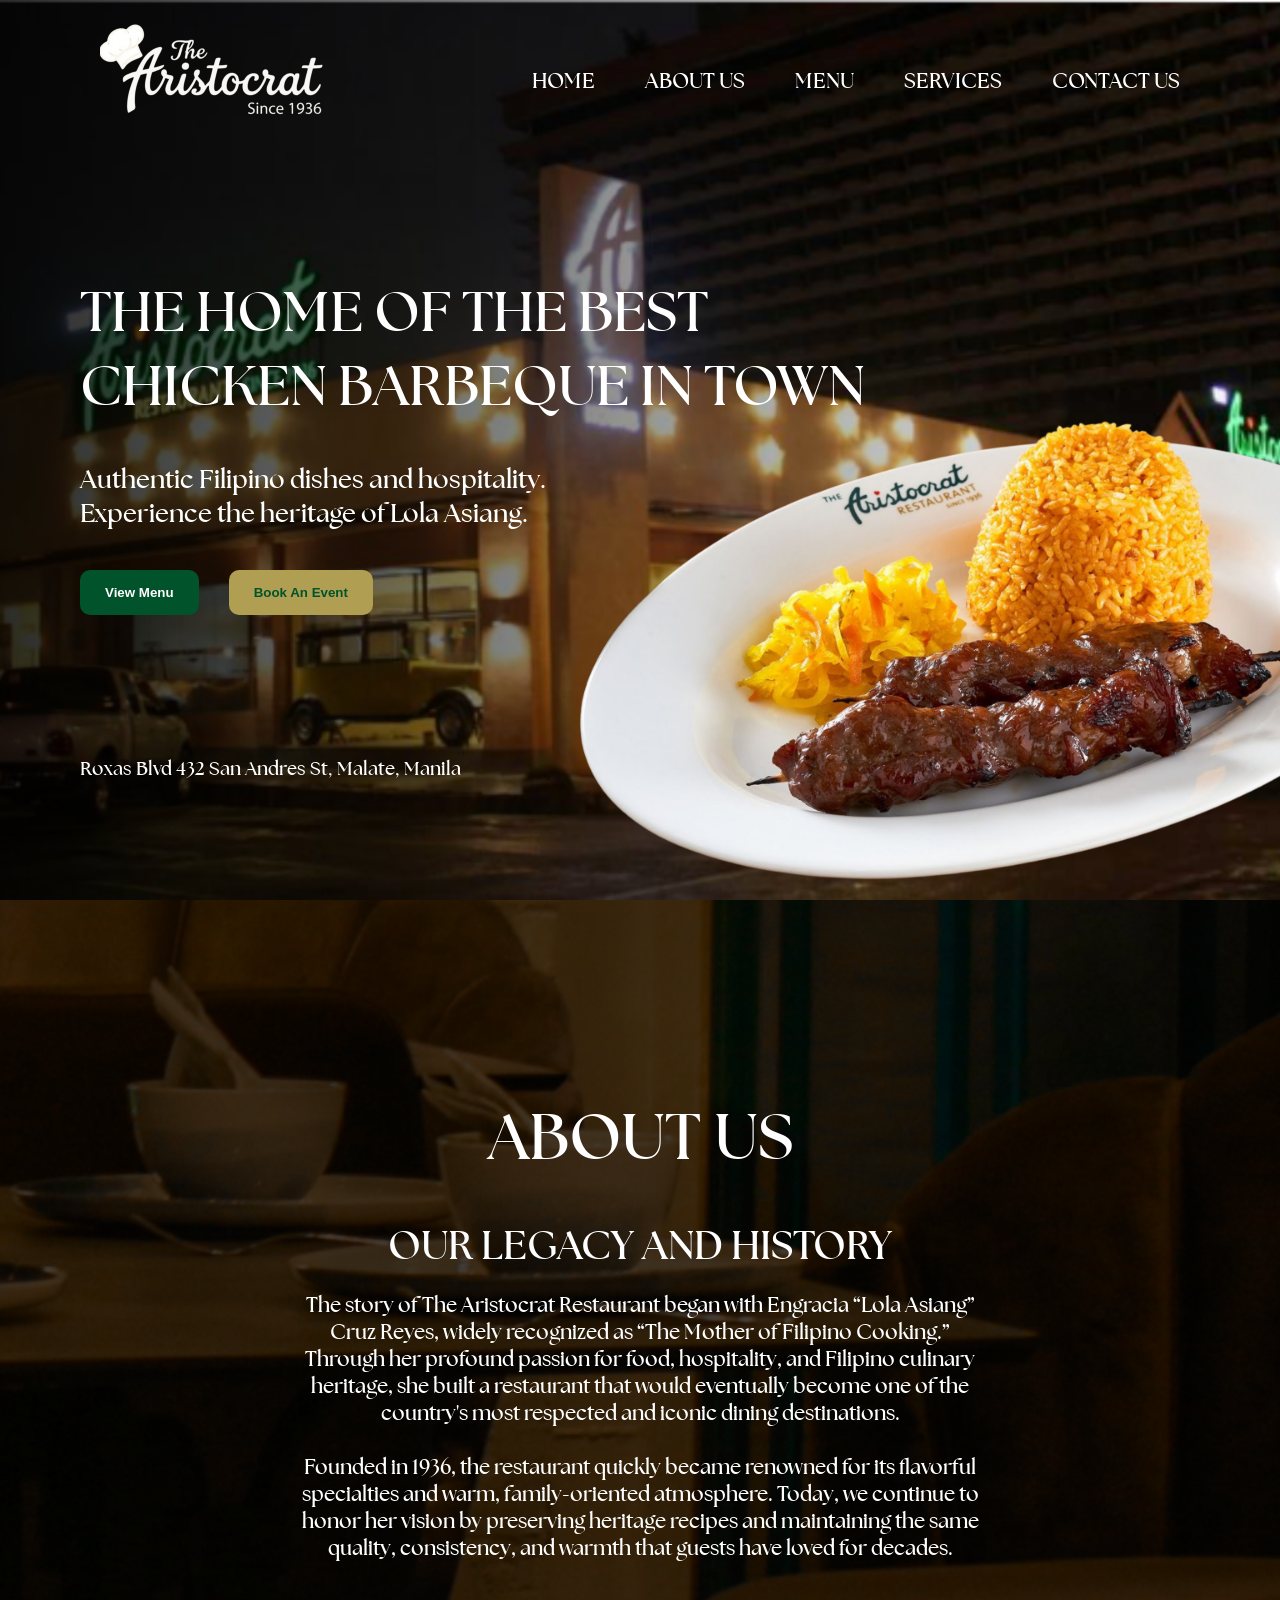
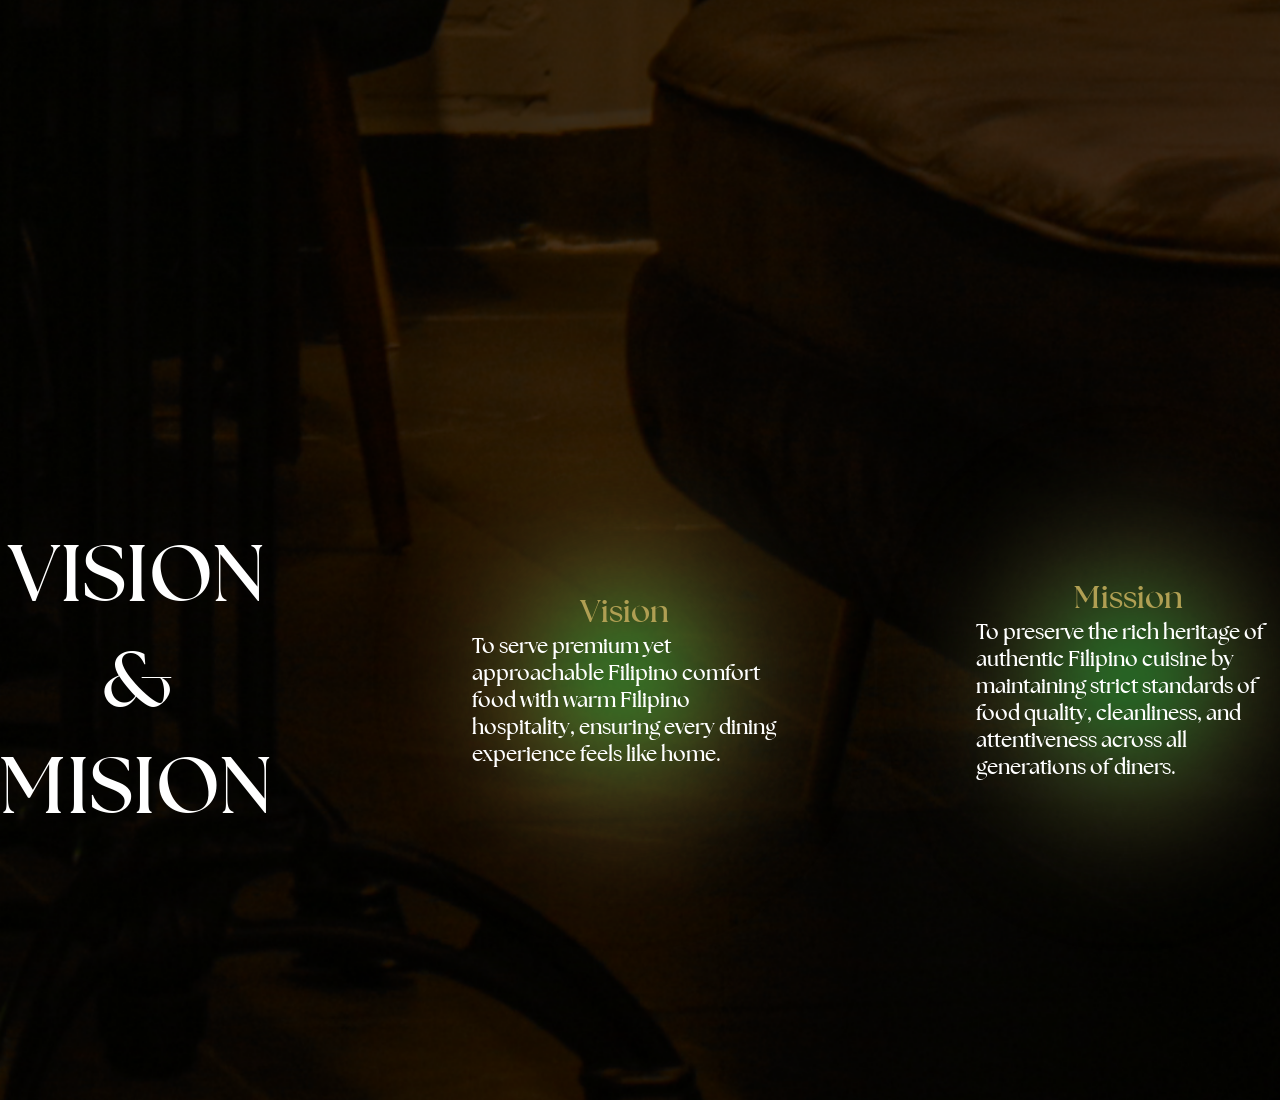
==== index.html @ 91936ed0 "initial pages commit: home, about us, vision-mission" ====
<!doctype html>
<html lang="en">
  <head>
    <meta charset="UTF-8" />
    <meta name="viewport" content="width=device-width, initial-scale=1.0" />
    <link rel="stylesheet" href="style.css" />
    <title>The Aristocrat</title>
  </head>
  <body>
    <nav>
      <img src="images/logo.png" alt="background/img" />
      <div class="nav-links">
        <a href="#home">HOME</a>
        <a href="#about">ABOUT US</a>
        <a href="">MENU</a>
        <a href="">SERVICES</a>
        <a href="">CONTACT US</a>
      </div>
    </nav>

    <section class="home" id="home">
      <div class="hero-section">
        <h1>
          THE HOME OF THE BEST <br />
          CHICKEN BARBEQUE IN TOWN
        </h1>
        <p>
          Authentic Filipino dishes and hospitality. <br />
          Experience the heritage of Lola Asiang.
        </p>
        <div class="home-btns">
          <button class="btn1">View Menu</button>
          <button class="btn2">Book An Event</button>
        </div>
      </div>
      <p class="address">Roxas Blvd 432 San Andres St, Malate, Manila</p>
    </section>

    <section class="about" id="about">
      <h1>ABOUT US</h1>
      <h3>OUR LEGACY AND HISTORY</h3>
      <p>
        The story of The Aristocrat Restaurant began with Engracia “Lola Asiang”
        Cruz Reyes, widely recognized as “The Mother of Filipino Cooking.”
        Through her profound passion for food, hospitality, and Filipino
        culinary heritage, she built a restaurant that would eventually become
        one of the country's most respected and iconic dining destinations.
        <br />
        <br />
        Founded in 1936, the restaurant quickly became renowned for its
        flavorful specialties and warm, family-oriented atmosphere. Today, we
        continue to honor her vision by preserving heritage recipes and
        maintaining the same quality, consistency, and warmth that guests have
        loved for decades.
      </p>
    </section>

    <section class="vision-mission">
      <h1>VISION & <br />MISION</h1>
      <div class="vision-box">
        <h3>Vision</h3>
        <p>
          To serve premium yet approachable Filipino comfort food with warm
          Filipino hospitality, ensuring every dining experience feels like
          home.
        </p>
      </div>
      <div class="mission-box">
        <h3>Mission</h3>
        <p>
          To preserve the rich heritage of authentic Filipino cuisine by
          maintaining strict standards of food quality, cleanliness, and
          attentiveness across all generations of diners.
        </p>
      </div>
    </section>
    <script src="script.js"></script>
  </body>
</html>
---- style.css ----
* {
  margin: 0;
  padding: 0;
  box-sizing: border-box;
}

@font-face {
  font-family: 'Seasons';
  src: url(fonts/The\ Seasons\ Bold.ttf);
}

body {
  min-height: 100dvh;
  background-image: url('images/main-bg.png');
  background-size: cover;
  background-position: center;
  background-repeat: no-repeat;
  font-size: 16px;
  font-family: 'Seasons', sans-serif;
  scroll-behavior: smooth;
}

/* Navigation Bar Style */
nav {
  display: flex;
  justify-content: space-between;
  align-items: center;
  padding: 5px 100px;
  position: fixed;
  top: 0;
  width: 100%;
}

nav img {
  width: 250px;
}

.nav-links {
  display: flex;
  align-items: center;
  gap: 50px;
}

.nav-links a {
  text-decoration: none;
  color: white;
  font-size: 1.3rem;
  transition: 0.3s ease;
}

.nav-links a:hover {
  color: #00bd61;
  text-shadow: 0 0 30px lightgreen;
}

/* Home Page Style */
.home {
  min-height: 100dvh;
  padding-top: 155px;
  background-image: url('images/home-design.png');
  background-size: cover;
  background-position: center;
  background-repeat: no-repeat;
  color: white;
  display: flex;
  flex-direction: column;
  justify-content: space-evenly;
  gap: 20px;
  padding-left: 80px;
}

.hero-section {
  display: flex;
  flex-direction: column;
  gap: 40px;
}

.hero-section h1 {
  font-size: 3.5rem;
  color: white;
}

.hero-section p {
  font-size: 1.6rem;
}

.home-btns {
  display: flex;
  gap: 30px;
}

.home-btns button {
  border: none;
  padding: 15px 25px;
  border-radius: 10px;
}

.btn1 {
  background-color: #00532b;
  color: white;
  font-weight: bold;
  cursor: pointer;
  transition: 0.3s ease;
}

.btn1:hover {
  transform: scale(1.2);
}

.btn2 {
  background-color: #b09f53;
  color: #00532b;
  font-weight: bold;
  cursor: pointer;
  transition: 0.3s ease;
}

.btn2:hover {
  transform: scale(1.2);
}

.address {
  font-size: 1.2rem;
  color: white;
}

/* About Us Style */
.about {
  min-height: 100dvh;
  padding-top: 155px;
  display: flex;
  flex-direction: column;
  justify-content: center;
  align-items: center;
  gap: 20px;
  color: white;
  text-align: center;
  padding-left: 300px;
  padding-right: 300px;
  padding-bottom: 200px;
}

.about h1 {
  font-size: 4rem;
  margin-bottom: 20px;
}

.about h3 {
  font-size: 2.5rem;
}

.about p {
  font-size: 1.3rem;
}

/* Vision Mission Style */
.vision-mission {
  min-height: 100dvh;
  padding-top: 155px;
  color: white;
  display: flex;
  justify-content: center;
  align-items: center;
  gap: 200px;
  padding-bottom: 100px;
}

.vision-mission h1 {
  font-size: 5rem;
  text-align: center;
}

.vision-box,
.mission-box {
  position: relative;

  width: 400px;
  height: 400px;
  border-radius: 50%;

  /* Remove visible circle */
  background: transparent;
  border: none;

  display: flex;
  flex-direction: column;
  align-items: center;
  justify-content: center;

  color: white;
  font-size: 24px;
  font-weight: bold;
}

/* Pure glowing circle */
.vision-box::before,
.mission-box::before {
  content: '';

  position: absolute;
  inset: 0;

  border-radius: 50%;

  background: radial-gradient(
    circle,
    rgba(0, 255, 72, 0.7) 0%,
    rgba(176, 159, 83, 0.35) 35%,
    rgba(176, 159, 83, 0.12) 60%,
    transparent 80%
  );

  filter: blur(50px);

  z-index: -1;
}

.vision-box h3,
.mission-box h3 {
  font-size: 2rem;
  color: rgb(176, 159, 83);
}

.vision-box p,
.mission-box p {
  font-size: 1.3rem;
}
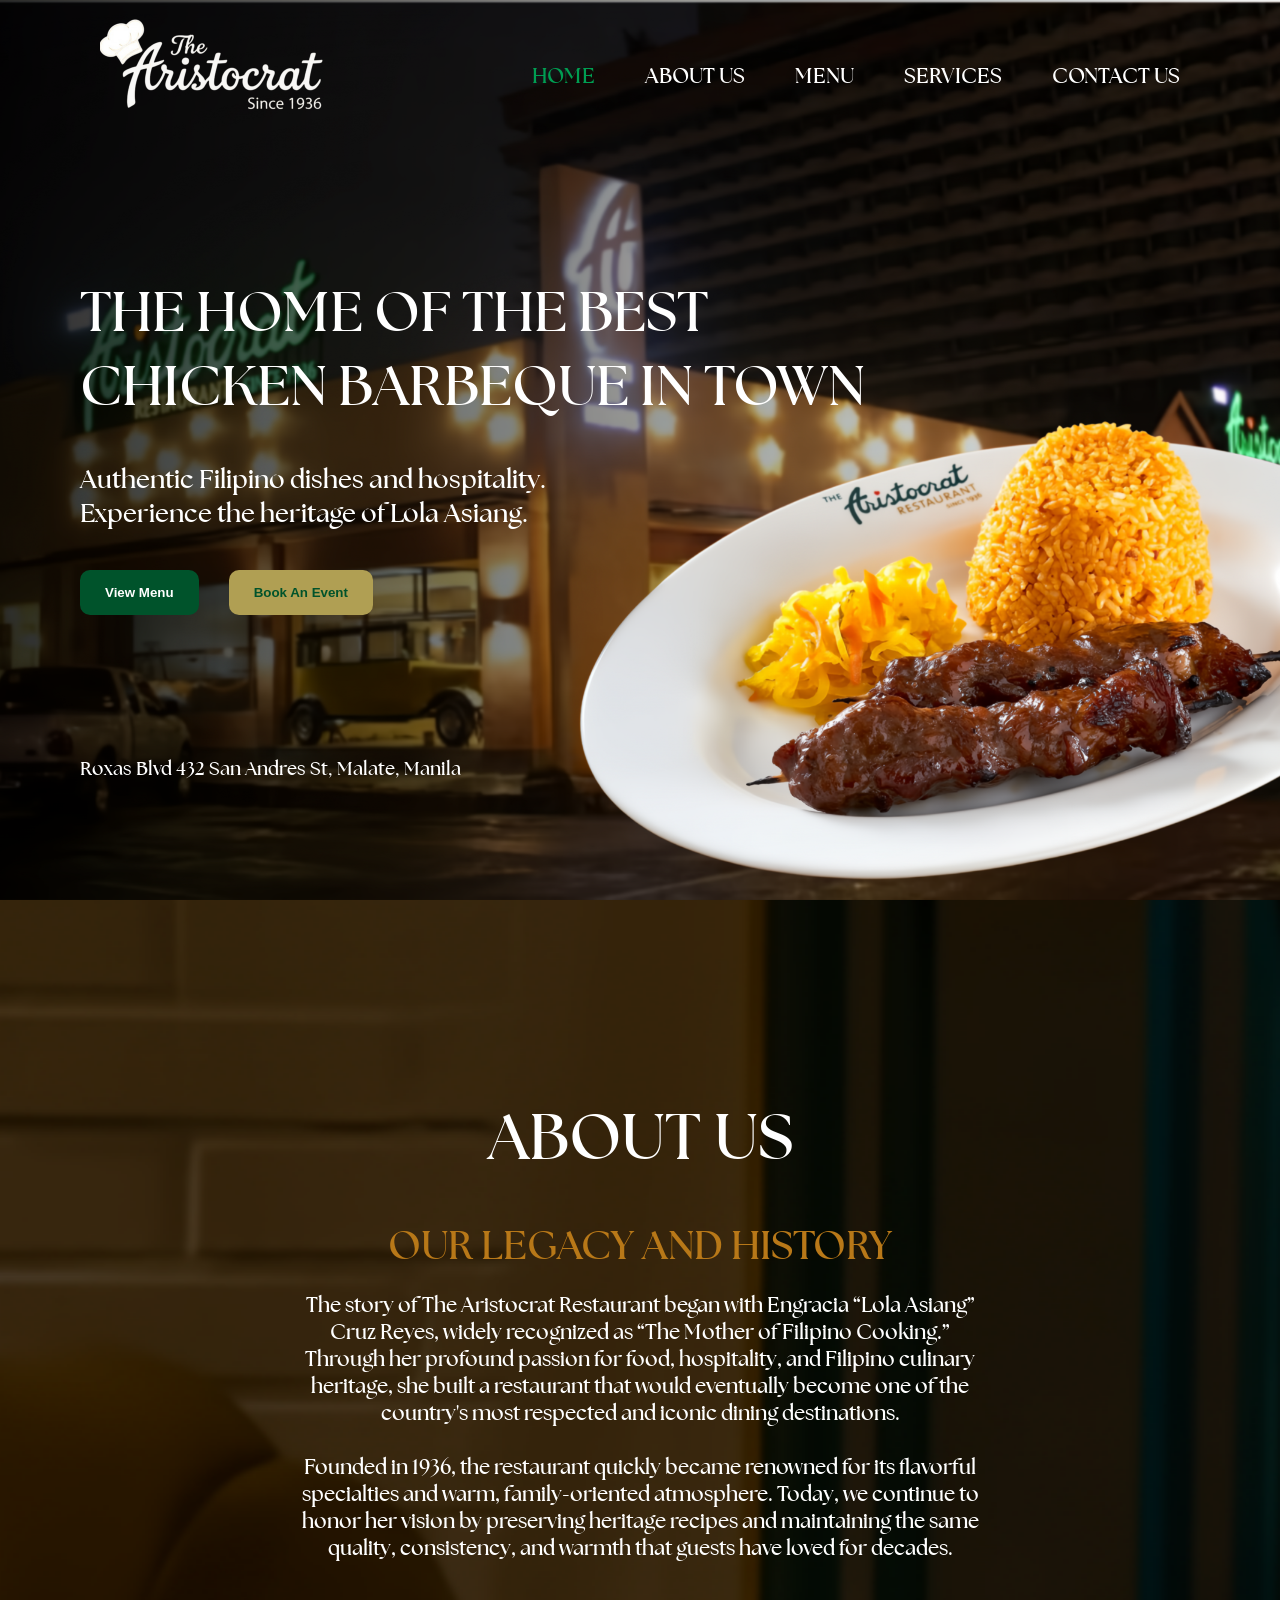
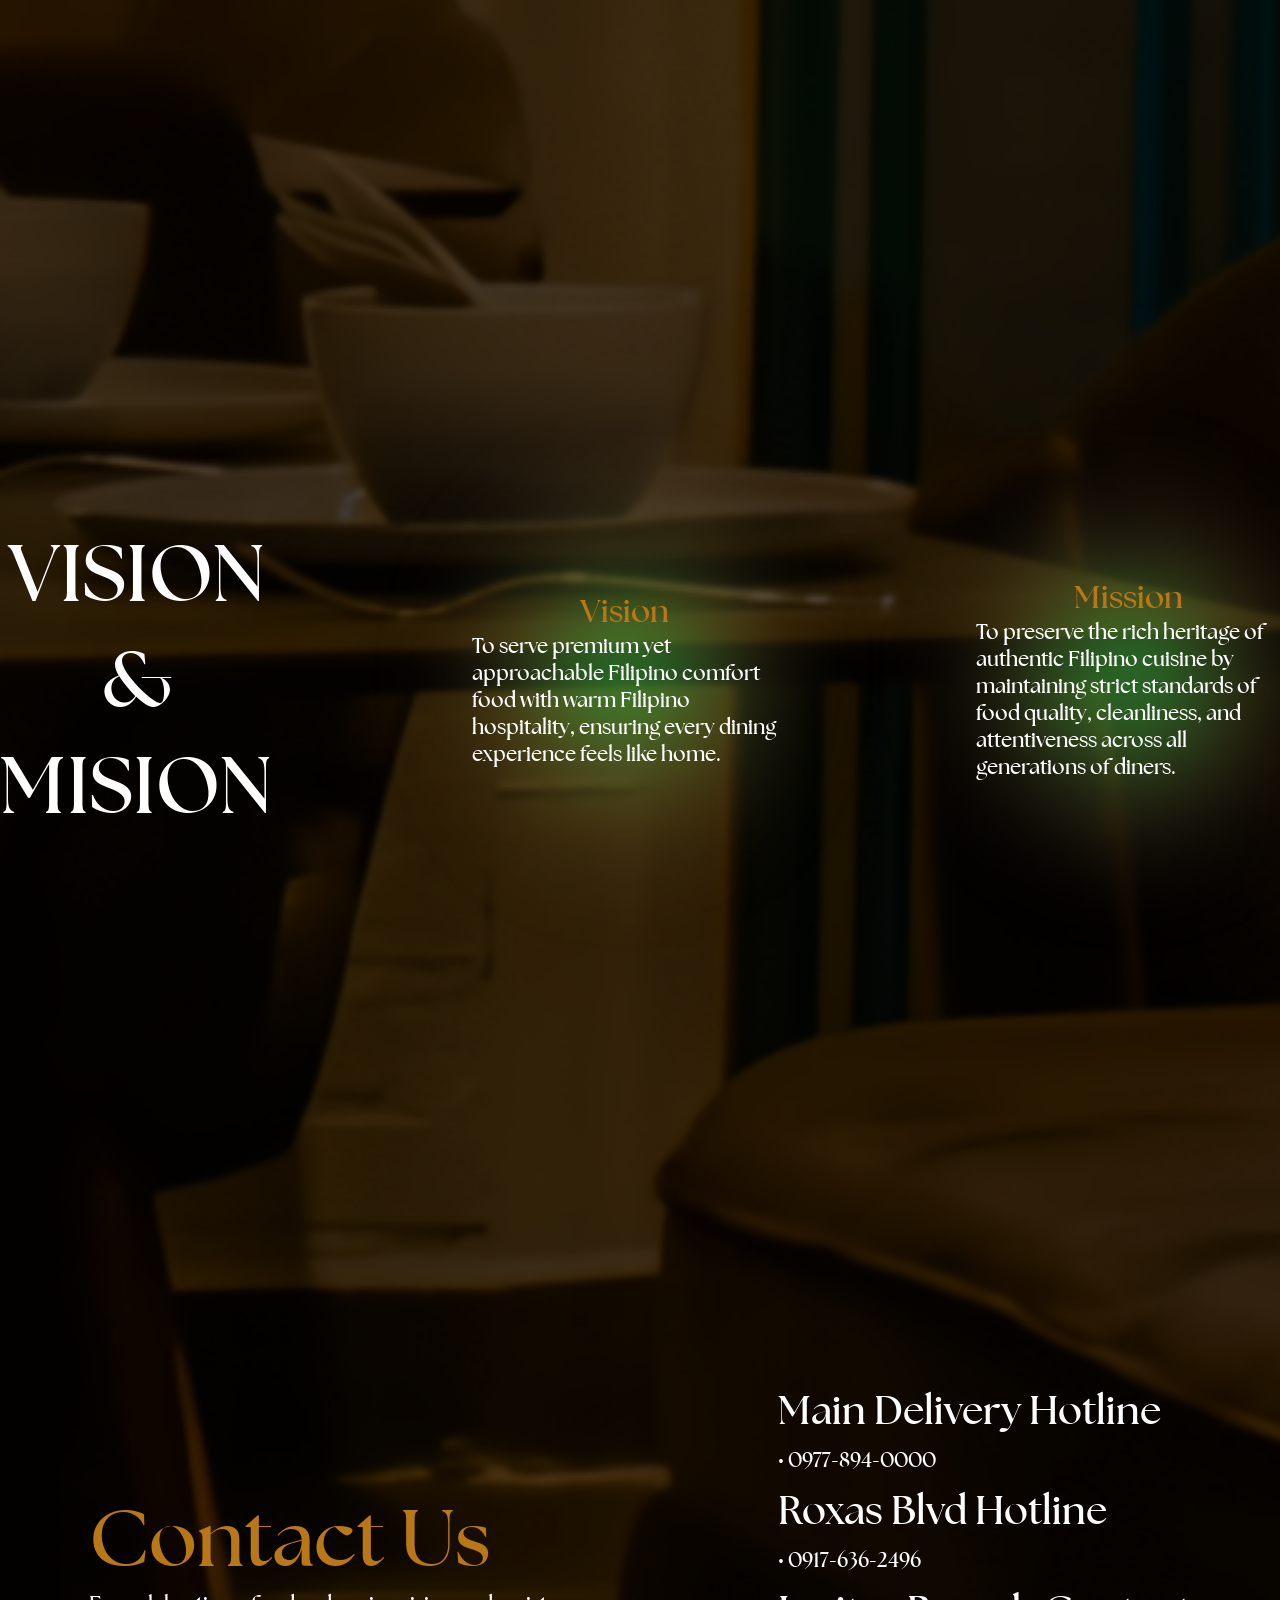
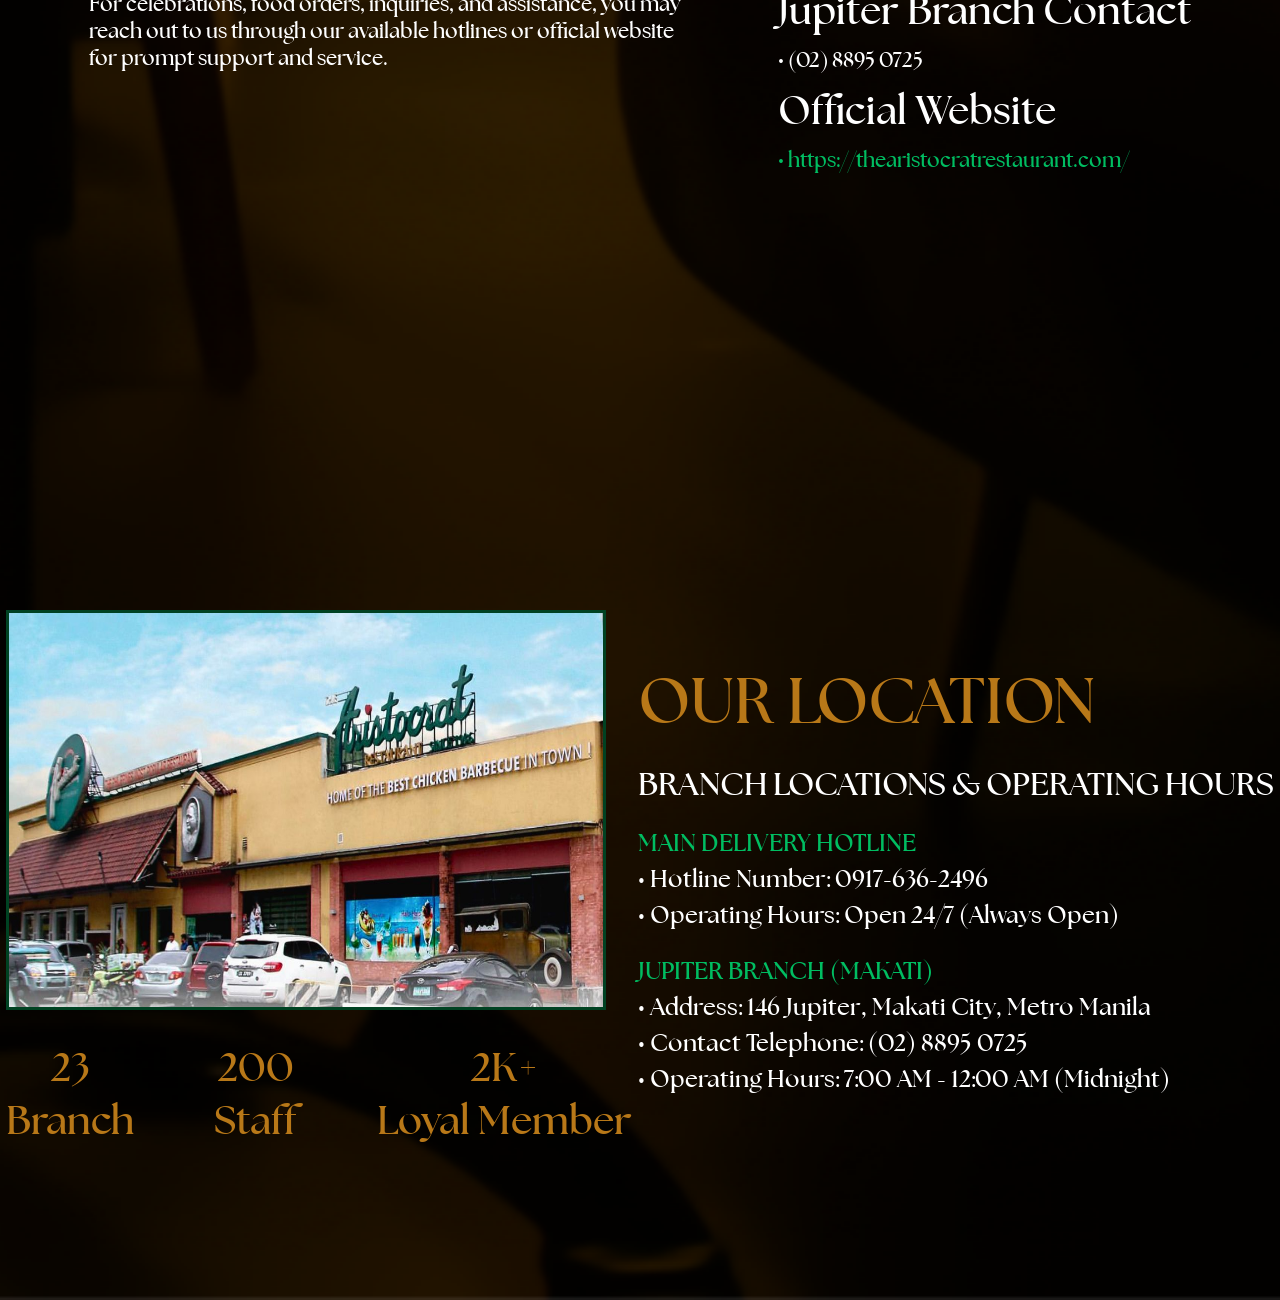
==== commit ff7ba0ff: "added contact us and our location page, added nav link active highlights and background glass nav ba" ====
--- a/index.html
+++ b/index.html
@@ -10,11 +10,11 @@
     <nav>
       <img src="images/logo.png" alt="background/img" />
       <div class="nav-links">
-        <a href="#home">HOME</a>
-        <a href="#about">ABOUT US</a>
-        <a href="">MENU</a>
-        <a href="">SERVICES</a>
-        <a href="">CONTACT US</a>
+        <a class="home-nav" href="#home">HOME</a>
+        <a class="about-nav" href="#about">ABOUT US</a>
+        <a class="menu-nav" href="#menu">MENU</a>
+        <a class="services-nav" href="#services">SERVICES</a>
+        <a class="contact-nav" href="#contact">CONTACT US</a>
       </div>
     </nav>
 
@@ -55,7 +55,7 @@
       </p>
     </section>
 
-    <section class="vision-mission">
+    <section class="vision-mission" id="about">
       <h1>VISION & <br />MISION</h1>
       <div class="vision-box">
         <h3>Vision</h3>
@@ -74,6 +74,68 @@
         </p>
       </div>
     </section>
+
+    <section class="contact" id="contact">
+      <div class="contact-box1">
+        <h1>Contact Us</h1>
+        <p>
+          For celebrations, food orders, inquiries, and assistance, you may
+          reach out to us through our available hotlines or official website for
+          prompt support and service.
+        </p>
+      </div>
+      <div class="contact-box2">
+        <h6>Main Delivery Hotline</h6>
+        <p>• 0977-894-0000</p>
+
+        <h6>Roxas Blvd Hotline</h6>
+        <p>• 0917-636-2496</p>
+
+        <h6>Jupiter Branch Contact</h6>
+        <p>• (02) 8895 0725</p>
+
+        <h6>Official Website</h6>
+        <a href="https://thearistocratrestaurant.com/"
+          >• https://thearistocratrestaurant.com/</a
+        >
+      </div>
+    </section>
+
+    <section class="location" id="contact">
+      <div class="location-box1">
+        <img src="images/location-picture.jpg" alt="image/jpg" />
+        <div class="employee-details">
+          <p>
+            23 <br />
+            Branch
+          </p>
+          <p>
+            200 <br />
+            Staff
+          </p>
+          <p>
+            2K+ <br />
+            Loyal Member
+          </p>
+        </div>
+      </div>
+
+      <div class="location-box2">
+        <h1>OUR LOCATION</h1>
+        <h3>BRANCH LOCATIONS & OPERATING HOURS</h3>
+        <div class="location-details">
+          <p class="loc-title">MAIN DELIVERY HOTLINE</p>
+          <p>• Hotline Number: 0917-636-2496</p>
+          <p>• Operating Hours: Open 24/7 (Always Open)</p>
+        </div>
+        <div class="location-details">
+          <p class="loc-title">JUPITER BRANCH (MAKATI)</p>
+          <p>• Address: 146 Jupiter, Makati City, Metro Manila</p>
+          <p>• Contact Telephone: (02) 8895 0725</p>
+          <p>• Operating Hours: 7:00 AM - 12:00 AM (Midnight)</p>
+        </div>
+      </div>
+    </section>
     <script src="script.js"></script>
   </body>
 </html>
--- a/style.css
+++ b/style.css
@@ -7,6 +7,10 @@
 @font-face {
   font-family: 'Seasons';
   src: url(fonts/The\ Seasons\ Bold.ttf);
+}
+
+html {
+  scroll-behavior: smooth;
 }
 
 body {
@@ -17,7 +21,6 @@
   background-repeat: no-repeat;
   font-size: 16px;
   font-family: 'Seasons', sans-serif;
-  scroll-behavior: smooth;
 }
 
 /* Navigation Bar Style */
@@ -25,10 +28,20 @@
   display: flex;
   justify-content: space-between;
   align-items: center;
-  padding: 5px 100px;
+  padding: 0 100px;
   position: fixed;
   top: 0;
   width: 100%;
+  z-index: 1;
+  transition:
+    background 0.3s ease,
+    backdrop-filter 0.3s ease;
+}
+
+nav.scrolled {
+  background: rgba(0, 0, 0, 0.137); /* blue glass effect */
+  backdrop-filter: blur(10px);
+  -webkit-backdrop-filter: blur(10px);
 }
 
 nav img {
@@ -53,11 +66,15 @@
   text-shadow: 0 0 30px lightgreen;
 }
 
+.nav-links a.active {
+  color: #009e52;
+}
+
 /* Home Page Style */
 .home {
   min-height: 100dvh;
   padding-top: 155px;
-  background-image: url('images/home-design.png');
+  background-image: url('images/home-bg.png');
   background-size: cover;
   background-position: center;
   background-repeat: no-repeat;
@@ -147,6 +164,7 @@
 
 .about h3 {
   font-size: 2.5rem;
+  color: #b87818;
 }
 
 .about p {
@@ -218,10 +236,113 @@
 .vision-box h3,
 .mission-box h3 {
   font-size: 2rem;
-  color: rgb(176, 159, 83);
+  color: #b87818;
 }
 
 .vision-box p,
 .mission-box p {
   font-size: 1.3rem;
 }
+
+/* Contact Page Style */
+.contact {
+  min-height: 100dvh;
+  padding-top: 155px;
+  padding-bottom: 100px;
+  color: white;
+  display: flex;
+  justify-content: space-evenly;
+  align-items: center;
+}
+
+.contact-box1 {
+  width: 600px;
+}
+
+.contact-box1 h1 {
+  font-size: 5rem;
+  color: #b87818;
+}
+
+.contact-box1 p {
+  font-size: 1.3rem;
+}
+
+.contact-box2 {
+  display: flex;
+  flex-direction: column;
+  gap: 10px;
+}
+
+.contact-box2 h6 {
+  font-size: 2.5rem;
+}
+
+.contact-box2 p {
+  font-size: 1.3rem;
+}
+
+.contact-box2 a {
+  text-decoration: none;
+  color: #00bd61;
+  font-size: 1.3rem;
+}
+
+/* Location Page Style */
+.location {
+  min-height: 100dvh;
+  padding-top: 155px;
+  padding-bottom: 100px;
+  color: white;
+  display: flex;
+  justify-content: space-evenly;
+  align-items: center;
+}
+
+.location-box1 {
+  display: flex;
+  flex-direction: column;
+  gap: 30px;
+}
+
+.employee-details {
+  display: flex;
+  justify-content: center;
+  align-items: center;
+  text-align: center;
+  font-size: 2.5rem;
+  gap: 80px;
+  color: #b87818;
+}
+
+.location-box1 img {
+  height: 400px;
+  width: 600px;
+  border: 3px solid #004222;
+}
+
+.location-box2 {
+  display: flex;
+  flex-direction: column;
+  gap: 20px;
+}
+
+.location-box2 h1 {
+  font-size: 4rem;
+  color: #b87818;
+}
+.location-box2 h3 {
+  font-size: 2rem;
+}
+
+.location-details {
+  line-height: 1.5;
+}
+
+.location-box2 p {
+  font-size: 1.5rem;
+}
+
+.loc-title {
+  color: #00bd61;
+}
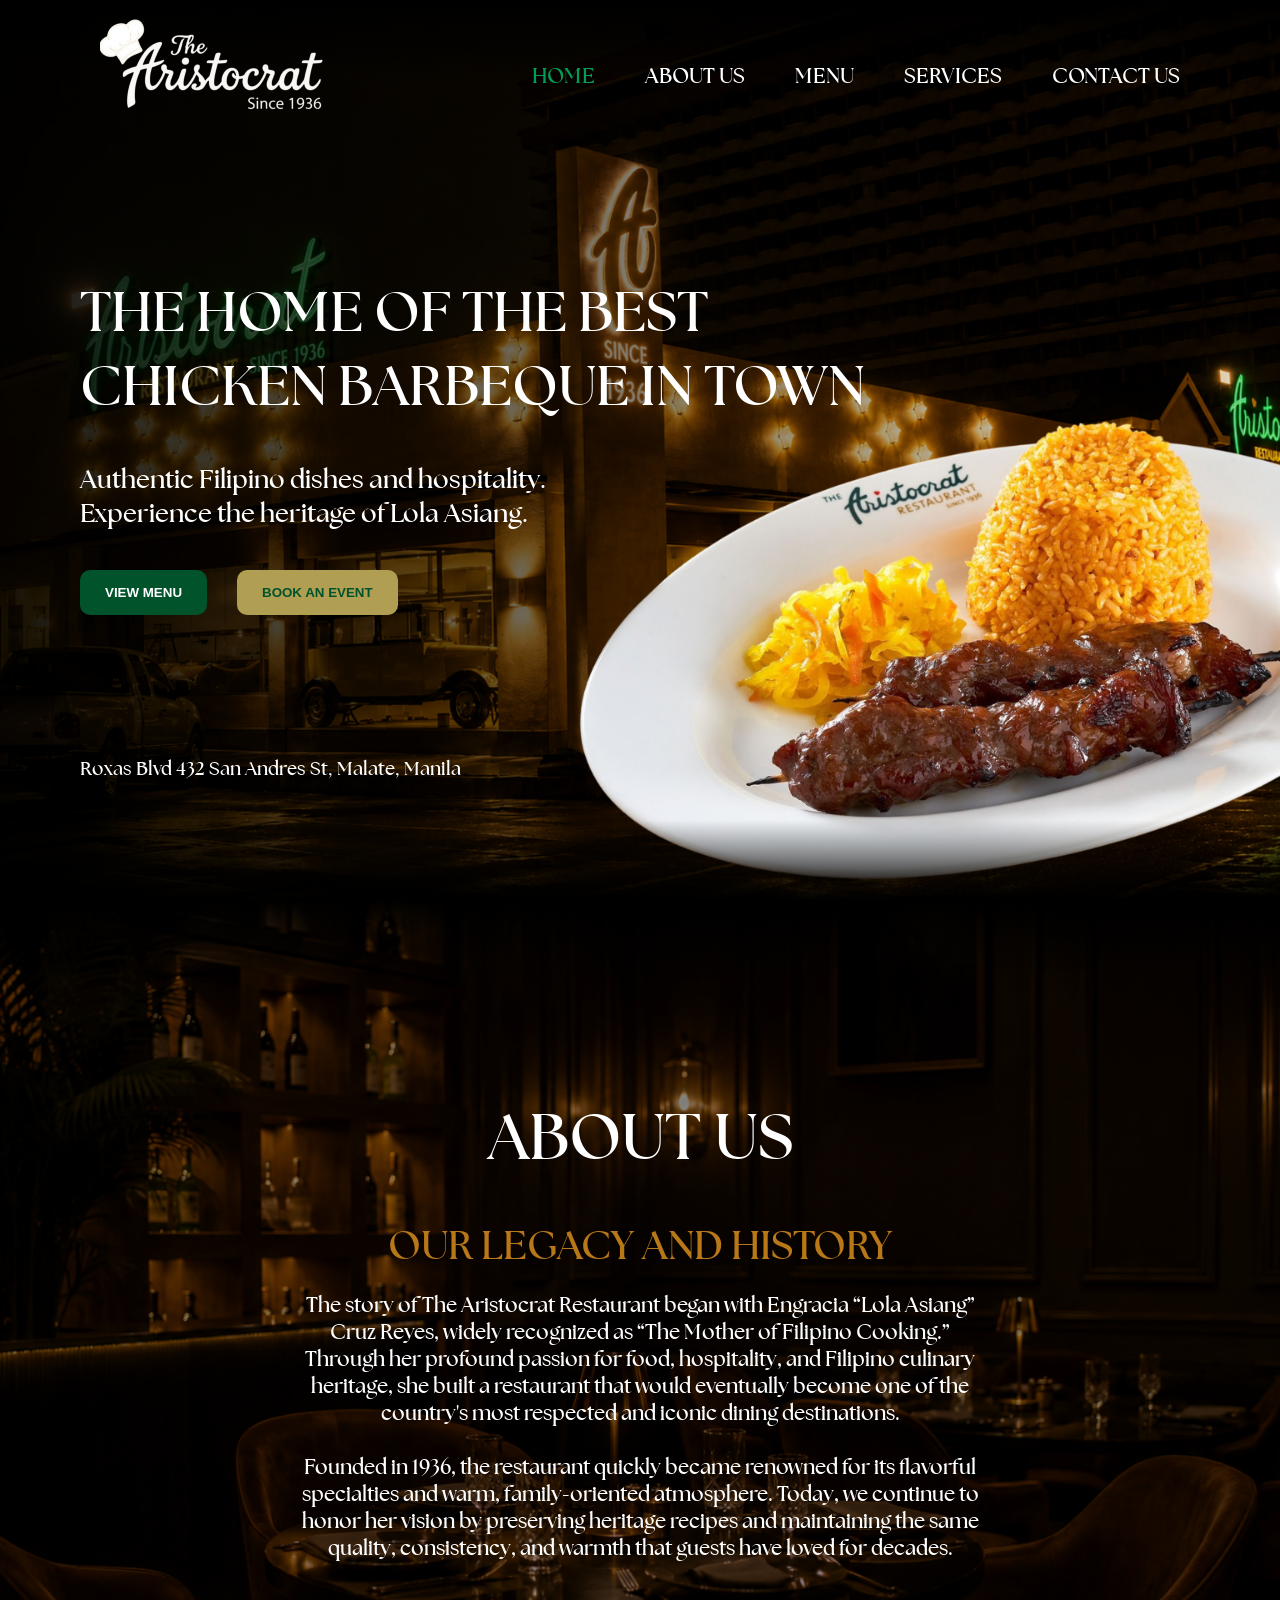
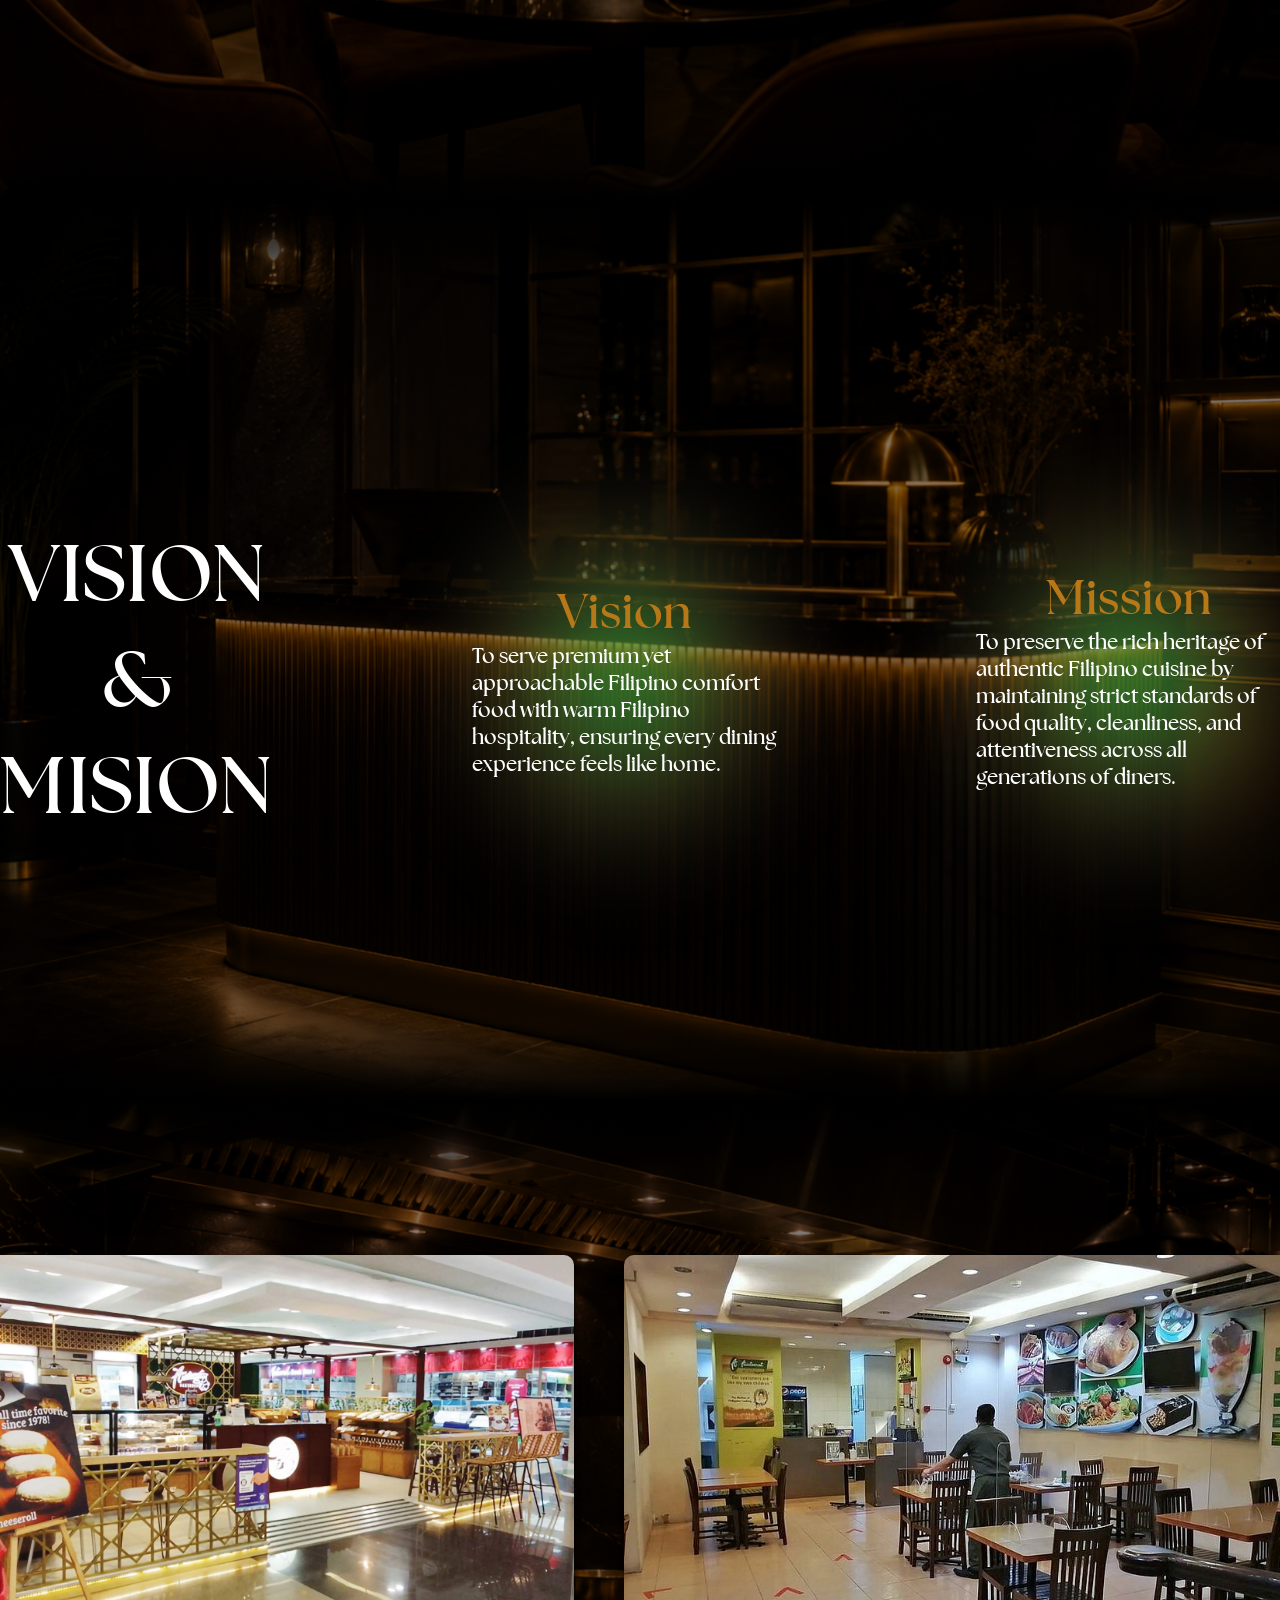
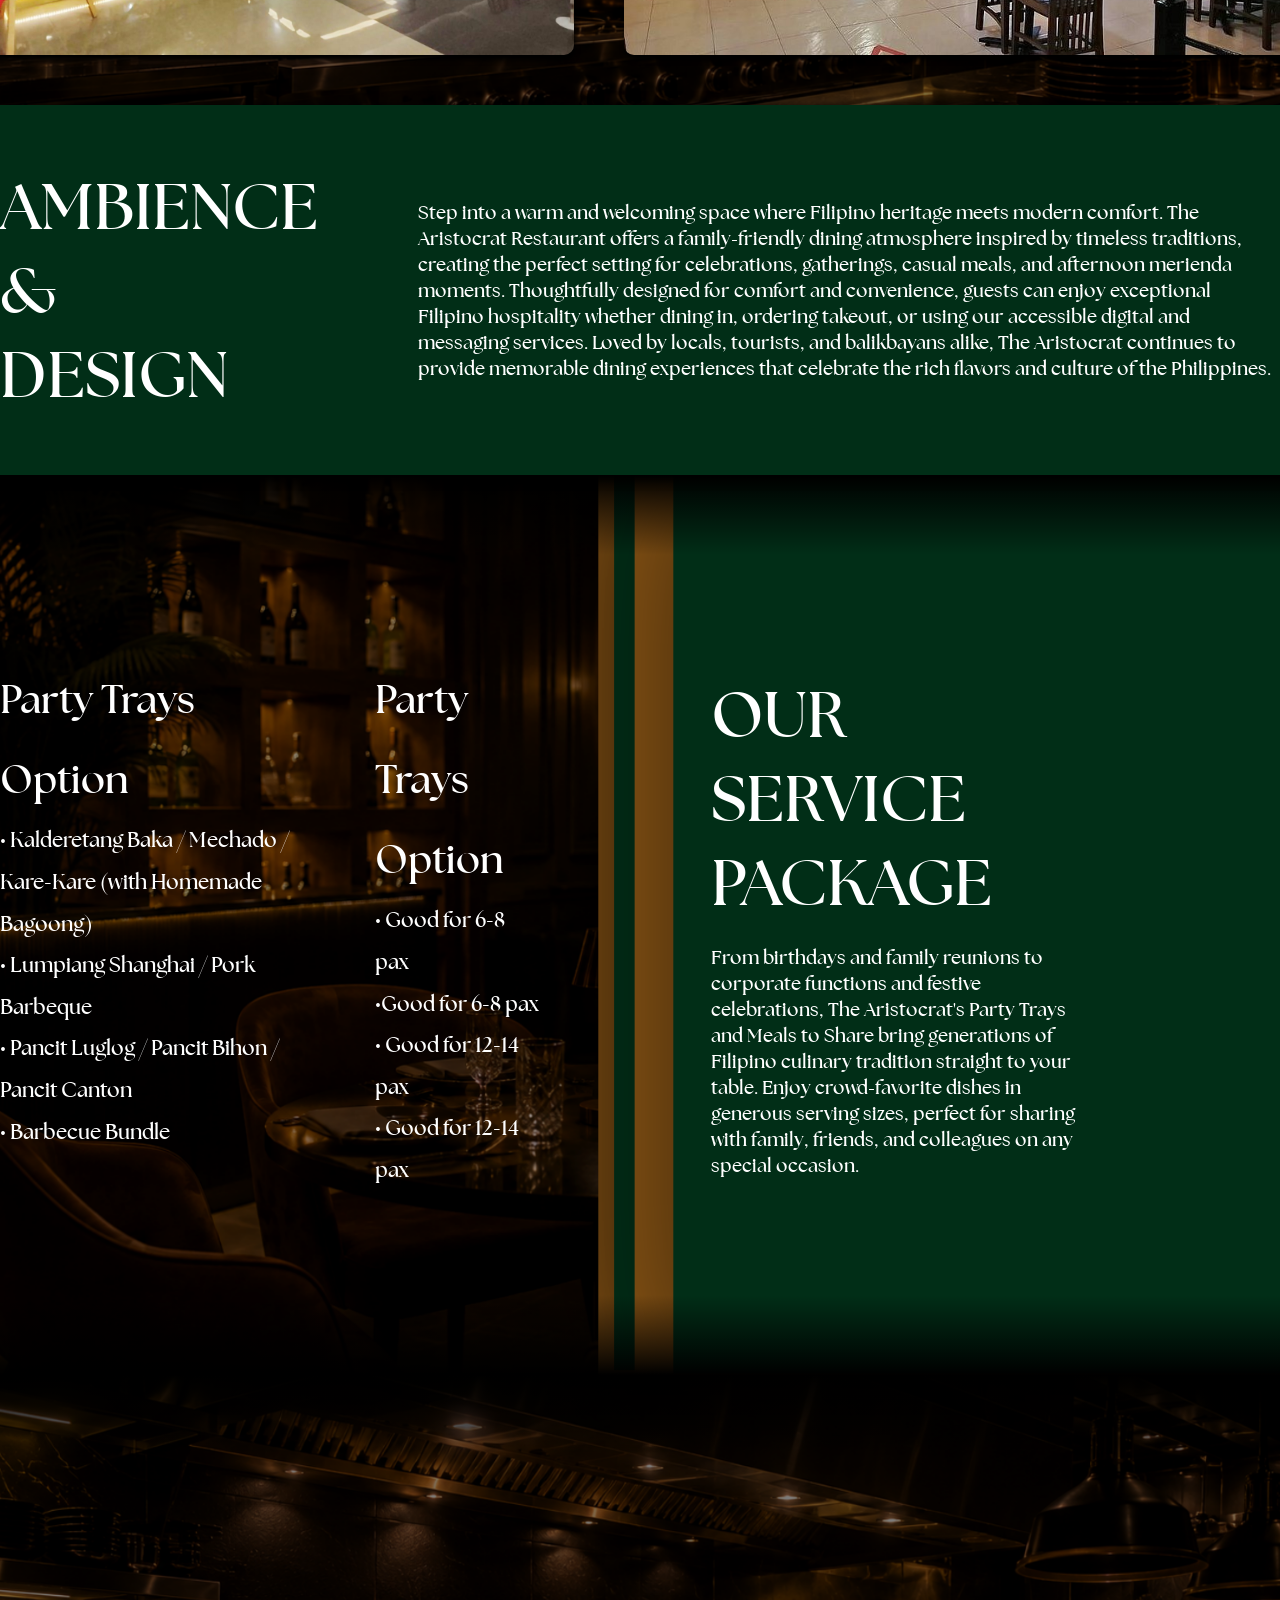
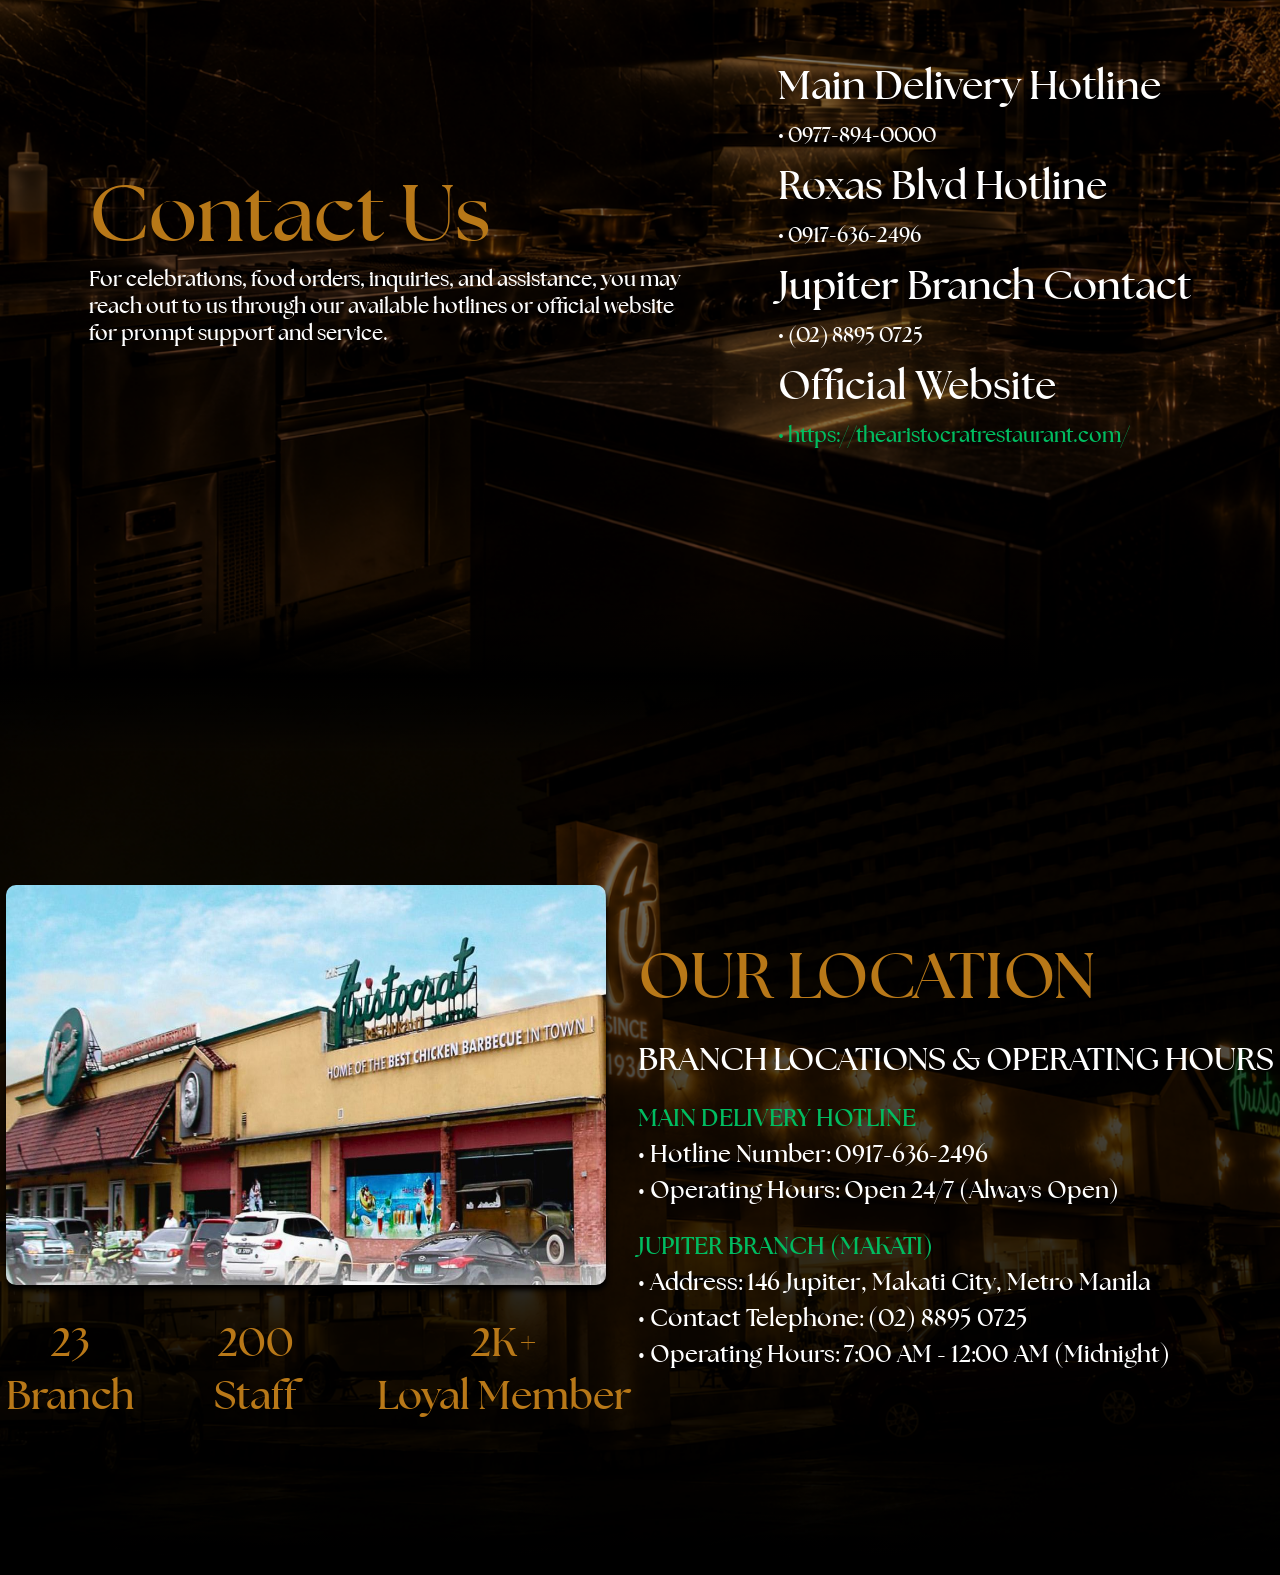
==== commit f51b6f87: "added ambience design and packages page, and added section blend and animation" ====
--- a/index.html
+++ b/index.html
@@ -4,6 +4,7 @@
     <meta charset="UTF-8" />
     <meta name="viewport" content="width=device-width, initial-scale=1.0" />
     <link rel="stylesheet" href="style.css" />
+    <link rel="icon" href="images/aristocrat-logo.png" />
     <title>The Aristocrat</title>
   </head>
   <body>
@@ -29,8 +30,8 @@
           Experience the heritage of Lola Asiang.
         </p>
         <div class="home-btns">
-          <button class="btn1">View Menu</button>
-          <button class="btn2">Book An Event</button>
+          <button class="btn1">VIEW MENU</button>
+          <button class="btn2">BOOK AN EVENT</button>
         </div>
       </div>
       <p class="address">Roxas Blvd 432 San Andres St, Malate, Manila</p>
@@ -75,6 +76,59 @@
       </div>
     </section>
 
+    <section class="ambience-design" id="services">
+      <div class="ambience-box1">
+        <img src="images/design1.jpg" alt="image/jpg" />
+        <img src="images/design2.jpg" alt="image/jpg" />
+      </div>
+      <div class="ambience-box2">
+        <h1>AMBIENCE & <br />DESIGN</h1>
+        <p>
+          Step into a warm and welcoming space where Filipino heritage meets
+          modern comfort. The Aristocrat Restaurant offers a family-friendly
+          dining atmosphere inspired by timeless traditions, creating the
+          perfect setting for celebrations, gatherings, casual meals, and
+          afternoon merienda moments. Thoughtfully designed for comfort and
+          convenience, guests can enjoy exceptional Filipino hospitality whether
+          dining in, ordering takeout, or using our accessible digital and
+          messaging services. Loved by locals, tourists, and balikbayans alike,
+          The Aristocrat continues to provide memorable dining experiences that
+          celebrate the rich flavors and culture of the Philippines.
+        </p>
+      </div>
+    </section>
+
+    <section class="packages" id="services">
+      <div class="packages-box1">
+        <div class="columns">
+          <h2>Party Trays Option</h2>
+          <p>
+            • Kalderetang Baka / Mechado / Kare-Kare (with Homemade Bagoong)
+          </p>
+          <p>• Lumpiang Shanghai / Pork Barbeque</p>
+          <p>• Pancit Luglog / Pancit Bihon / Pancit Canton</p>
+          <p>• Barbecue Bundle</p>
+        </div>
+        <div class="columns">
+          <h2>Party Trays Option</h2>
+          <p>• Good for 6-8 pax</p>
+          <p>•Good for 6-8 pax</p>
+          <p>• Good for 12-14 pax</p>
+          <p>• Good for 12-14 pax</p>
+        </div>
+      </div>
+      <div class="packages-box2">
+        <h1>OUR SERVICE <br />PACKAGE</h1>
+        <p>
+          From birthdays and family reunions to corporate functions and festive
+          celebrations, The Aristocrat's Party Trays and Meals to Share bring
+          generations of Filipino culinary tradition straight to your table.
+          Enjoy crowd-favorite dishes in generous serving sizes, perfect for
+          sharing with family, friends, and colleagues on any special occasion.
+        </p>
+      </div>
+    </section>
+
     <section class="contact" id="contact">
       <div class="contact-box1">
         <h1>Contact Us</h1>
@@ -95,7 +149,7 @@
         <p>• (02) 8895 0725</p>
 
         <h6>Official Website</h6>
-        <a href="https://thearistocratrestaurant.com/"
+        <a target="_blank" href="https://thearistocratrestaurant.com/"
           >• https://thearistocratrestaurant.com/</a
         >
       </div>
--- a/style.css
+++ b/style.css
@@ -32,7 +32,7 @@
   position: fixed;
   top: 0;
   width: 100%;
-  z-index: 1;
+  z-index: 2;
   transition:
     background 0.3s ease,
     backdrop-filter 0.3s ease;
@@ -74,7 +74,7 @@
 .home {
   min-height: 100dvh;
   padding-top: 155px;
-  background-image: url('images/home-bg.png');
+  background-image: url('images/bg-1.png');
   background-size: cover;
   background-position: center;
   background-repeat: no-repeat;
@@ -155,6 +155,10 @@
   padding-left: 300px;
   padding-right: 300px;
   padding-bottom: 200px;
+  background-image: url('images/bg-2.png');
+  background-size: cover;
+  background-position: center;
+  background-repeat: no-repeat;
 }
 
 .about h1 {
@@ -181,6 +185,10 @@
   align-items: center;
   gap: 200px;
   padding-bottom: 100px;
+  background-image: url('images/bg-4.png');
+  background-size: cover;
+  background-position: center;
+  background-repeat: no-repeat;
 }
 
 .vision-mission h1 {
@@ -208,6 +216,7 @@
   color: white;
   font-size: 24px;
   font-weight: bold;
+  z-index: 1;
 }
 
 /* Pure glowing circle */
@@ -235,7 +244,7 @@
 
 .vision-box h3,
 .mission-box h3 {
-  font-size: 2rem;
+  font-size: 3rem;
   color: #b87818;
 }
 
@@ -244,6 +253,107 @@
   font-size: 1.3rem;
 }
 
+/* Ambience & Design Style */
+.ambience-design {
+  min-height: 100dvh;
+  padding-top: 155px;
+  display: flex;
+  flex-direction: column;
+  justify-content: center;
+  align-items: center;
+  gap: 50px;
+  background-image: url('images/bg-3.png');
+  background-size: cover;
+  background-position: center;
+  background-repeat: no-repeat;
+}
+
+.ambience-box1 {
+  width: 100%;
+  display: flex;
+  justify-content: center;
+  align-items: center;
+  gap: 50px;
+}
+
+.ambience-box1 img {
+  height: 400px;
+  width: 700px;
+  border-radius: 10px;
+  box-shadow: 1px 5px 5px black;
+}
+
+.ambience-box2 {
+  display: flex;
+  justify-content: center;
+  align-items: center;
+  gap: 100px;
+  color: white;
+  background-color: #012e17;
+  width: 100%;
+  height: 370px;
+  box-shadow: 1px 1px 10px black;
+  z-index: 1;
+}
+
+.ambience-box2 h1 {
+  font-size: 4rem;
+}
+
+.ambience-box2 p {
+  font-size: 1.2rem;
+  text-align: left;
+  max-width: 1000px;
+}
+
+.packages {
+  min-height: 100dvh;
+  background-image: url('images/bg-6.png');
+  background-size: cover;
+  background-position: center;
+  background-repeat: no-repeat;
+  display: flex;
+  justify-content: space-evenly;
+  align-items: center;
+}
+
+.packages-box1 {
+  display: flex;
+  gap: 50px;
+  color: white;
+  padding-right: 170px;
+}
+
+.columns {
+  max-width: 350px;
+  line-height: 2;
+}
+
+.packages-box1 h2 {
+  font-size: 2.5rem;
+}
+
+.packages-box1 p {
+  font-size: 1.3rem;
+}
+
+.packages-box2 {
+  display: flex;
+  flex-direction: column;
+  gap: 20px;
+  color: white;
+  padding-right: 200px;
+}
+
+.packages-box2 h1 {
+  font-size: 4rem;
+}
+
+.packages-box2 p {
+  font-size: 1.2rem;
+  max-width: 500px;
+}
+
 /* Contact Page Style */
 .contact {
   min-height: 100dvh;
@@ -253,6 +363,10 @@
   display: flex;
   justify-content: space-evenly;
   align-items: center;
+  background-image: url('images/bg-3.png');
+  background-size: cover;
+  background-position: center;
+  background-repeat: no-repeat;
 }
 
 .contact-box1 {
@@ -297,6 +411,10 @@
   display: flex;
   justify-content: space-evenly;
   align-items: center;
+  background-image: url('images/bg-5.png');
+  background-size: cover;
+  background-position: center;
+  background-repeat: no-repeat;
 }
 
 .location-box1 {
@@ -312,13 +430,93 @@
   text-align: center;
   font-size: 2.5rem;
   gap: 80px;
+}
+
+.employee-details p {
   color: #b87818;
+  position: relative;
+  display: inline-block;
+  transition: all 0.3s ease;
+  cursor: pointer;
+}
+
+.employee-details p:hover {
+  background: linear-gradient(120deg, #888, #fff, #c0c0c0, #fff, #888);
+  background-size: 300% 100%;
+  animation: silverShine 1.5s linear infinite;
+
+  -webkit-background-clip: text;
+  -webkit-text-fill-color: transparent;
+  background-clip: text;
+  color: transparent;
+}
+
+/* Sparkle 1 */
+.employee-details p:hover::before {
+  content: '✦';
+  position: absolute;
+  top: -12px;
+  left: -10px;
+  color: #fff;
+  font-size: 14px;
+  text-shadow:
+    0 0 5px #fff,
+    0 0 10px #fff,
+    0 0 15px #d9d9d9;
+  animation: sparkle1 0.8s infinite alternate;
+}
+
+/* Sparkle 2 */
+.employee-details p:hover::after {
+  content: '✧';
+  position: absolute;
+  bottom: -10px;
+  right: -12px;
+  color: #fff;
+  font-size: 12px;
+  text-shadow:
+    0 0 5px #fff,
+    0 0 10px #fff,
+    0 0 15px #d9d9d9;
+  animation: sparkle2 1s infinite alternate;
+}
+
+@keyframes silverShine {
+  from {
+    background-position: 300% 0;
+  }
+  to {
+    background-position: -300% 0;
+  }
+}
+
+@keyframes sparkle1 {
+  0% {
+    opacity: 0;
+    transform: scale(0.3) translateY(5px);
+  }
+  100% {
+    opacity: 1;
+    transform: scale(1.4) translateY(-5px);
+  }
+}
+
+@keyframes sparkle2 {
+  0% {
+    opacity: 1;
+    transform: scale(0.5) rotate(0deg);
+  }
+  100% {
+    opacity: 0;
+    transform: scale(1.8) rotate(90deg);
+  }
 }
 
 .location-box1 img {
   height: 400px;
   width: 600px;
-  border: 3px solid #004222;
+  border-radius: 10px;
+  box-shadow: 1px 5px 5px black;
 }
 
 .location-box2 {
@@ -346,3 +544,36 @@
 .loc-title {
   color: #00bd61;
 }
+
+section {
+  position: relative;
+  min-height: 100vh;
+
+  background-size: cover;
+  background-position: center;
+  background-repeat: no-repeat;
+}
+
+/* Bottom fade to black */
+section::after {
+  content: '';
+  position: absolute;
+  left: 0;
+  bottom: 0;
+  width: 100%;
+  height: 80px;
+  background: linear-gradient(to bottom, transparent, #000);
+  pointer-events: none;
+}
+
+/* Top fade from black */
+section::before {
+  content: '';
+  position: absolute;
+  left: 0;
+  top: 0;
+  width: 100%;
+  height: 80px;
+  background: linear-gradient(to top, transparent, #000);
+  pointer-events: none;
+}
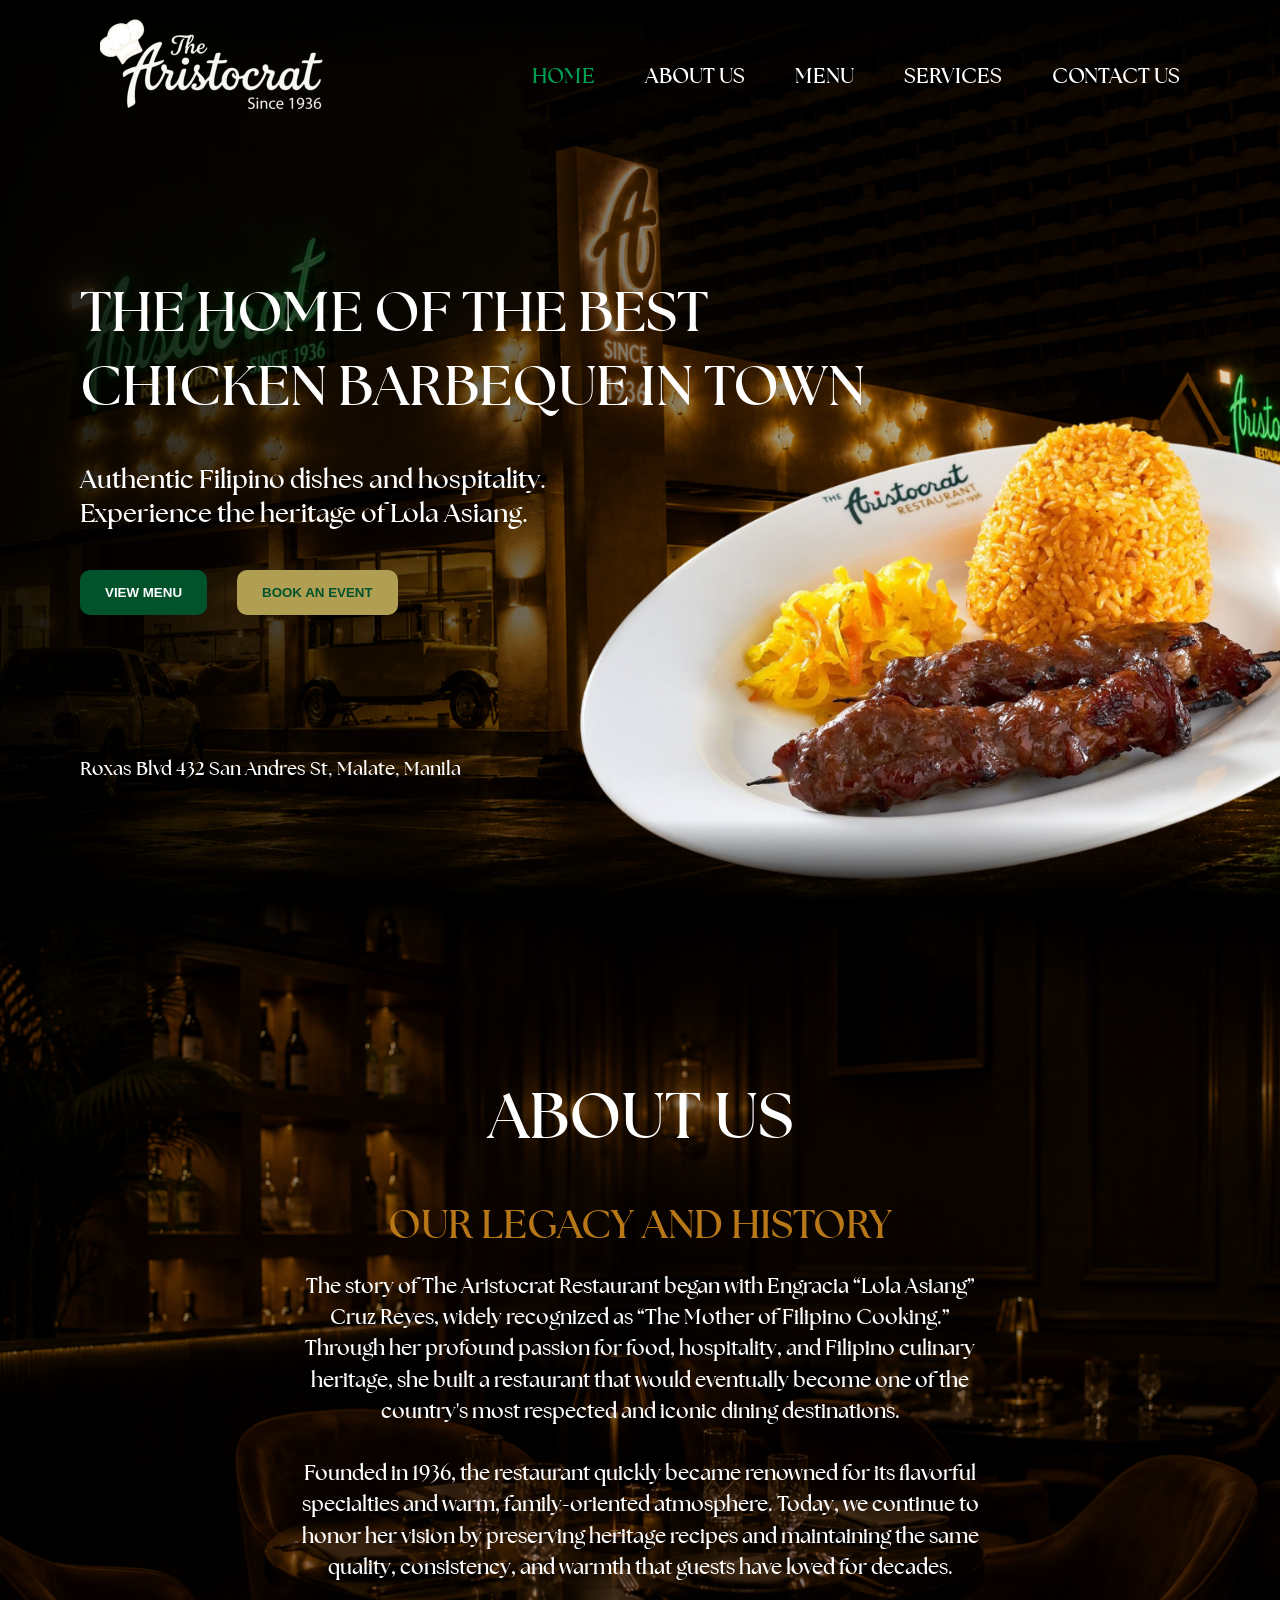
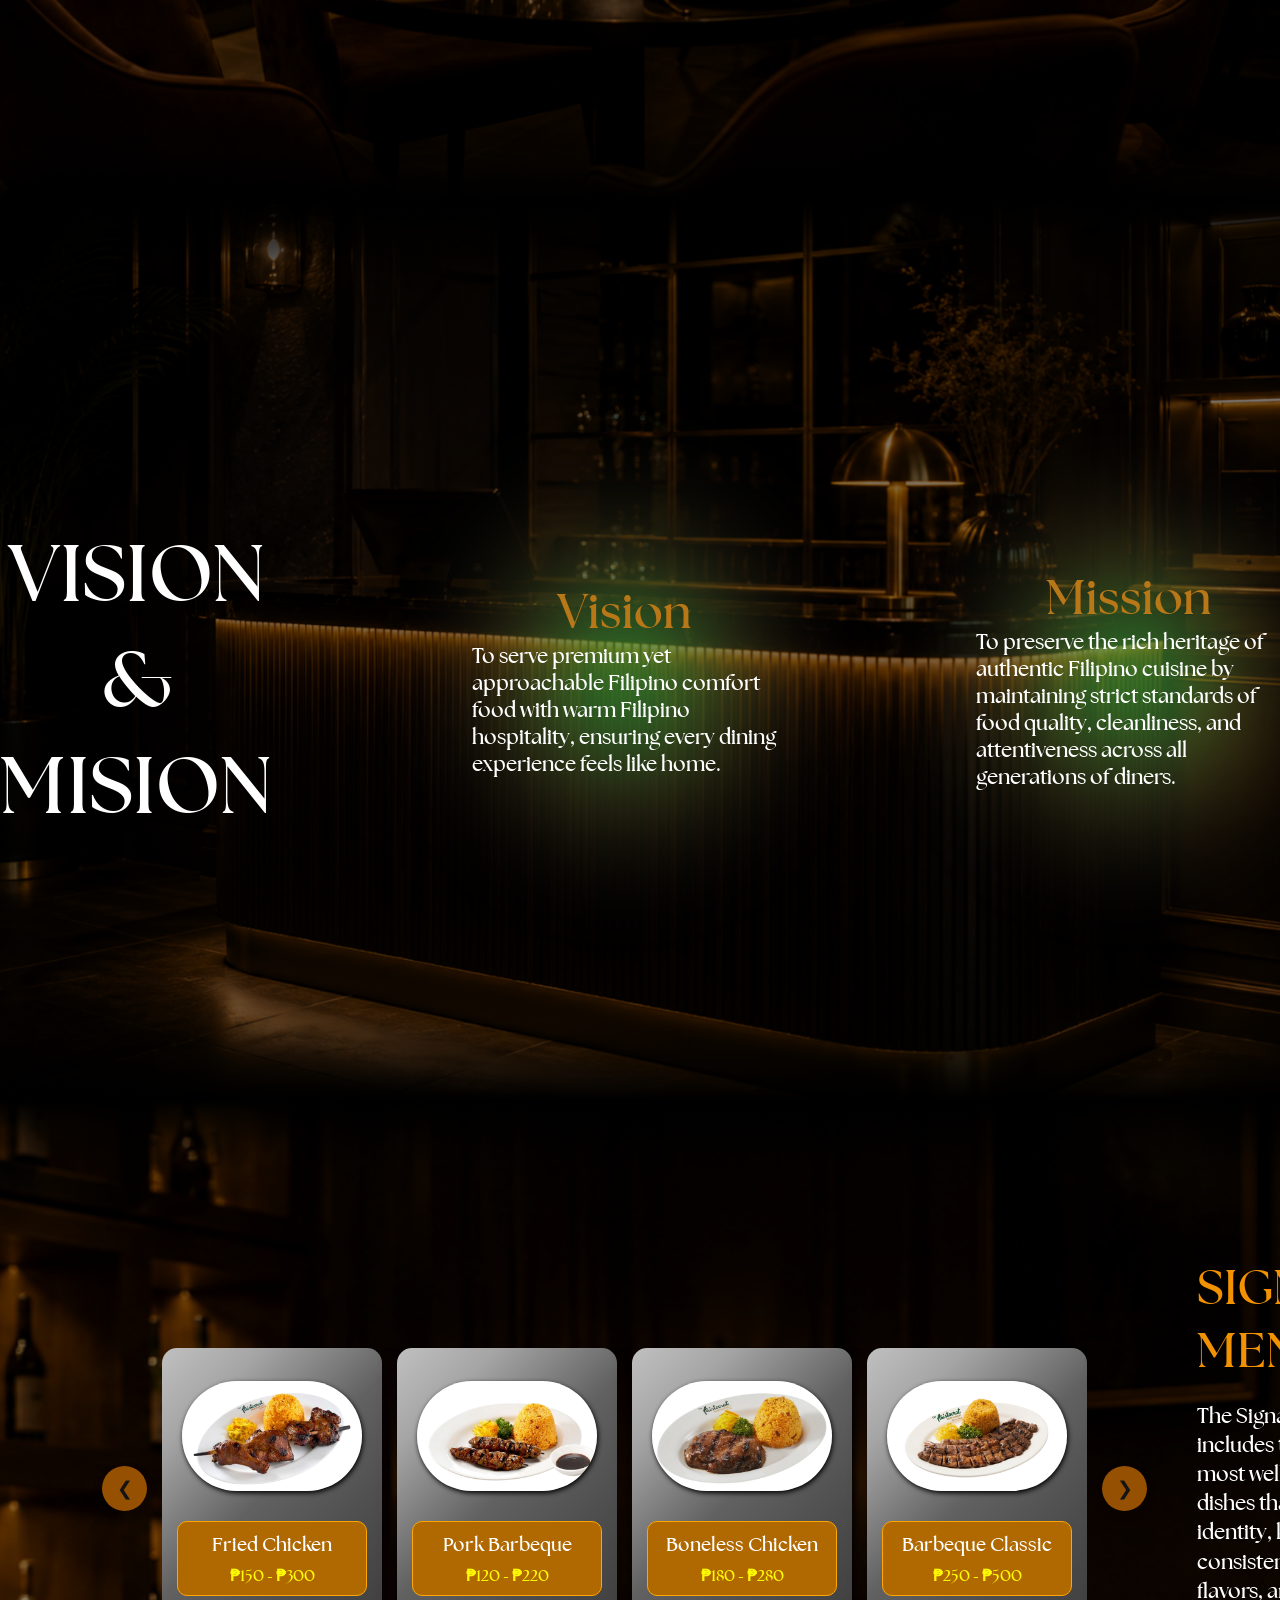
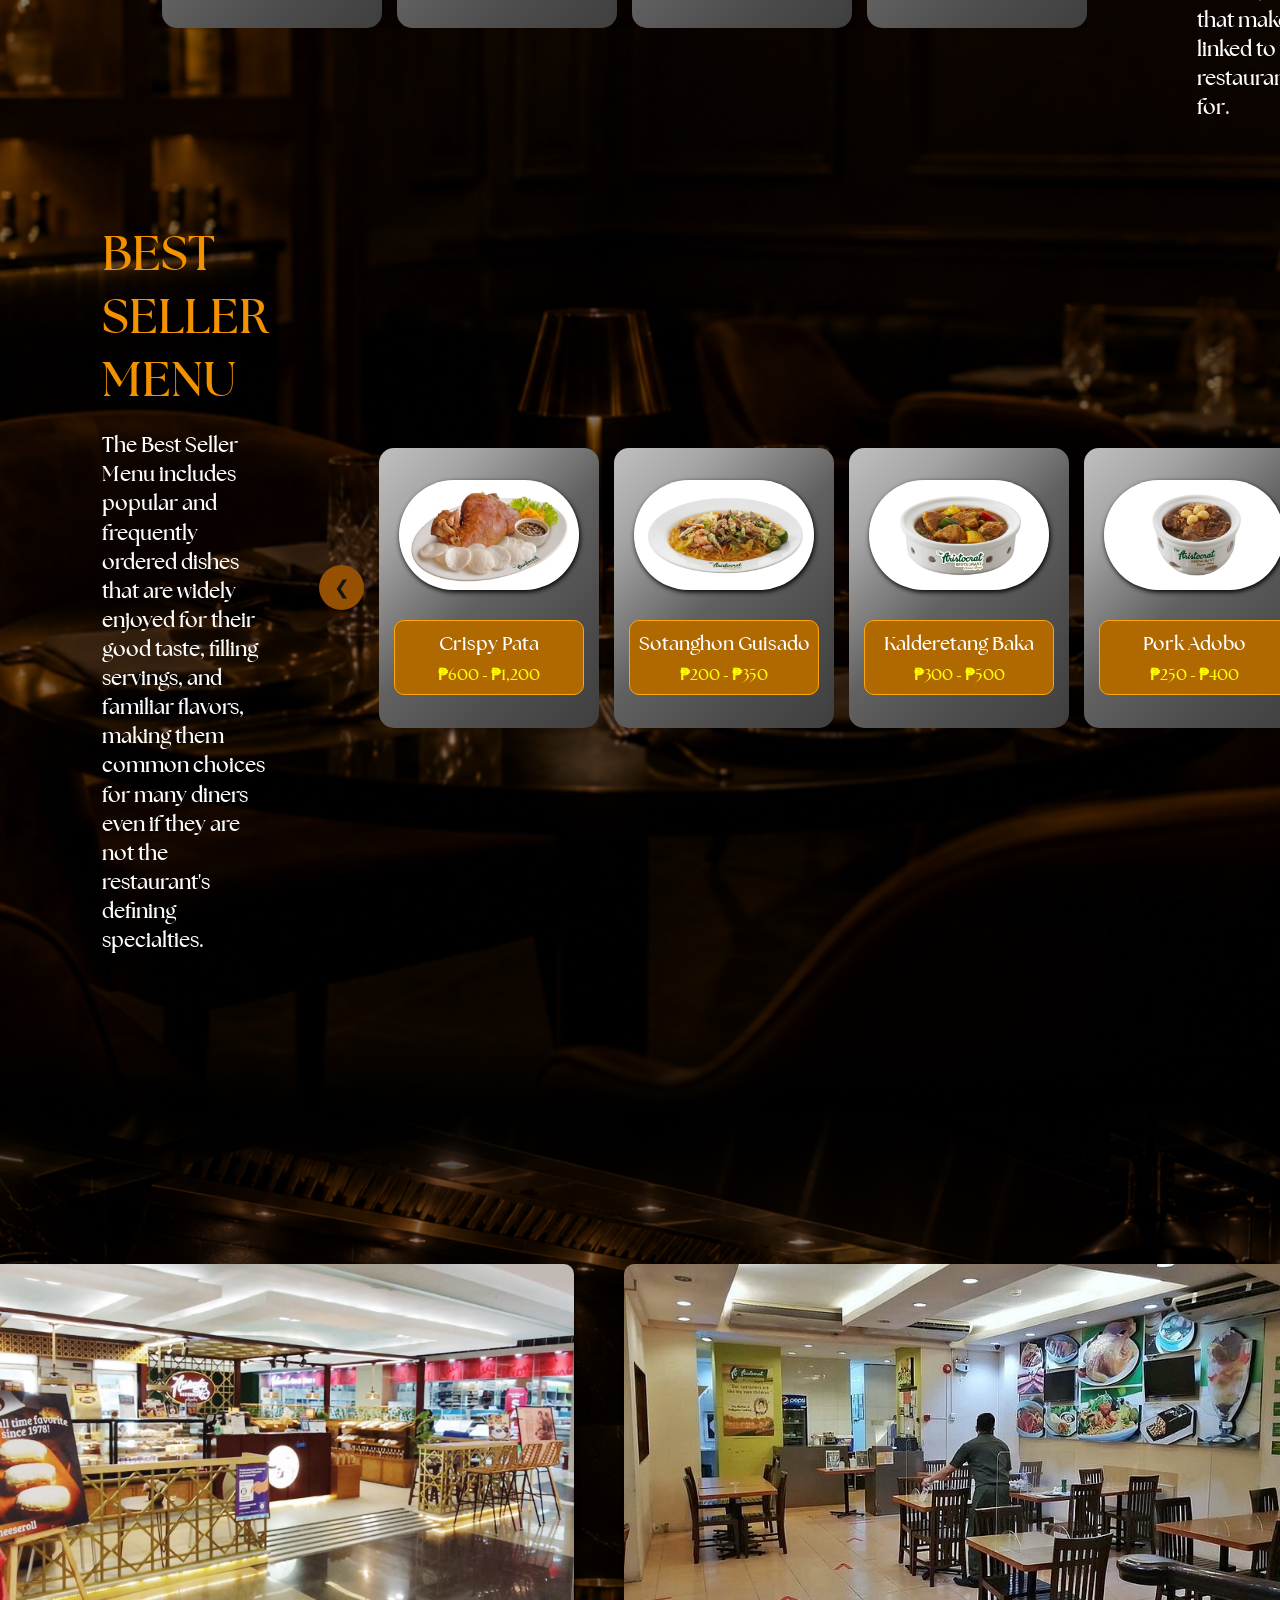
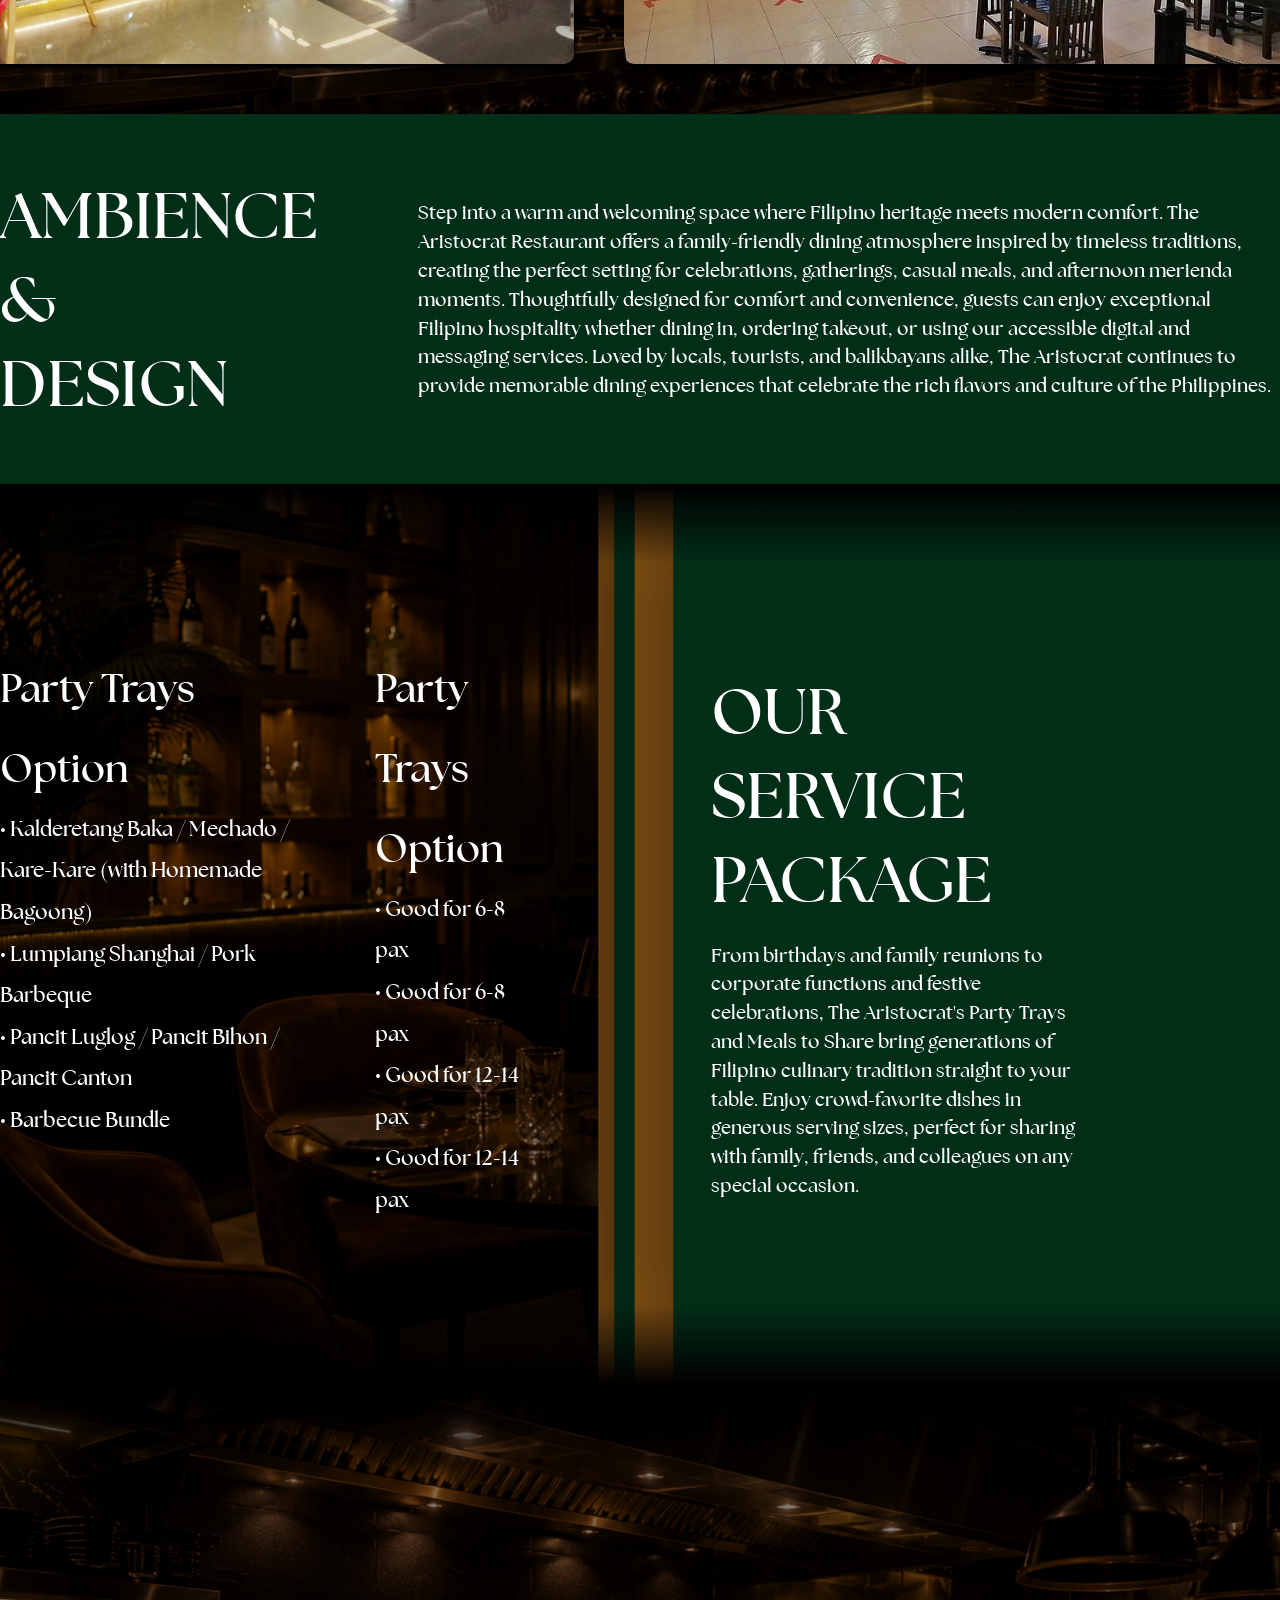
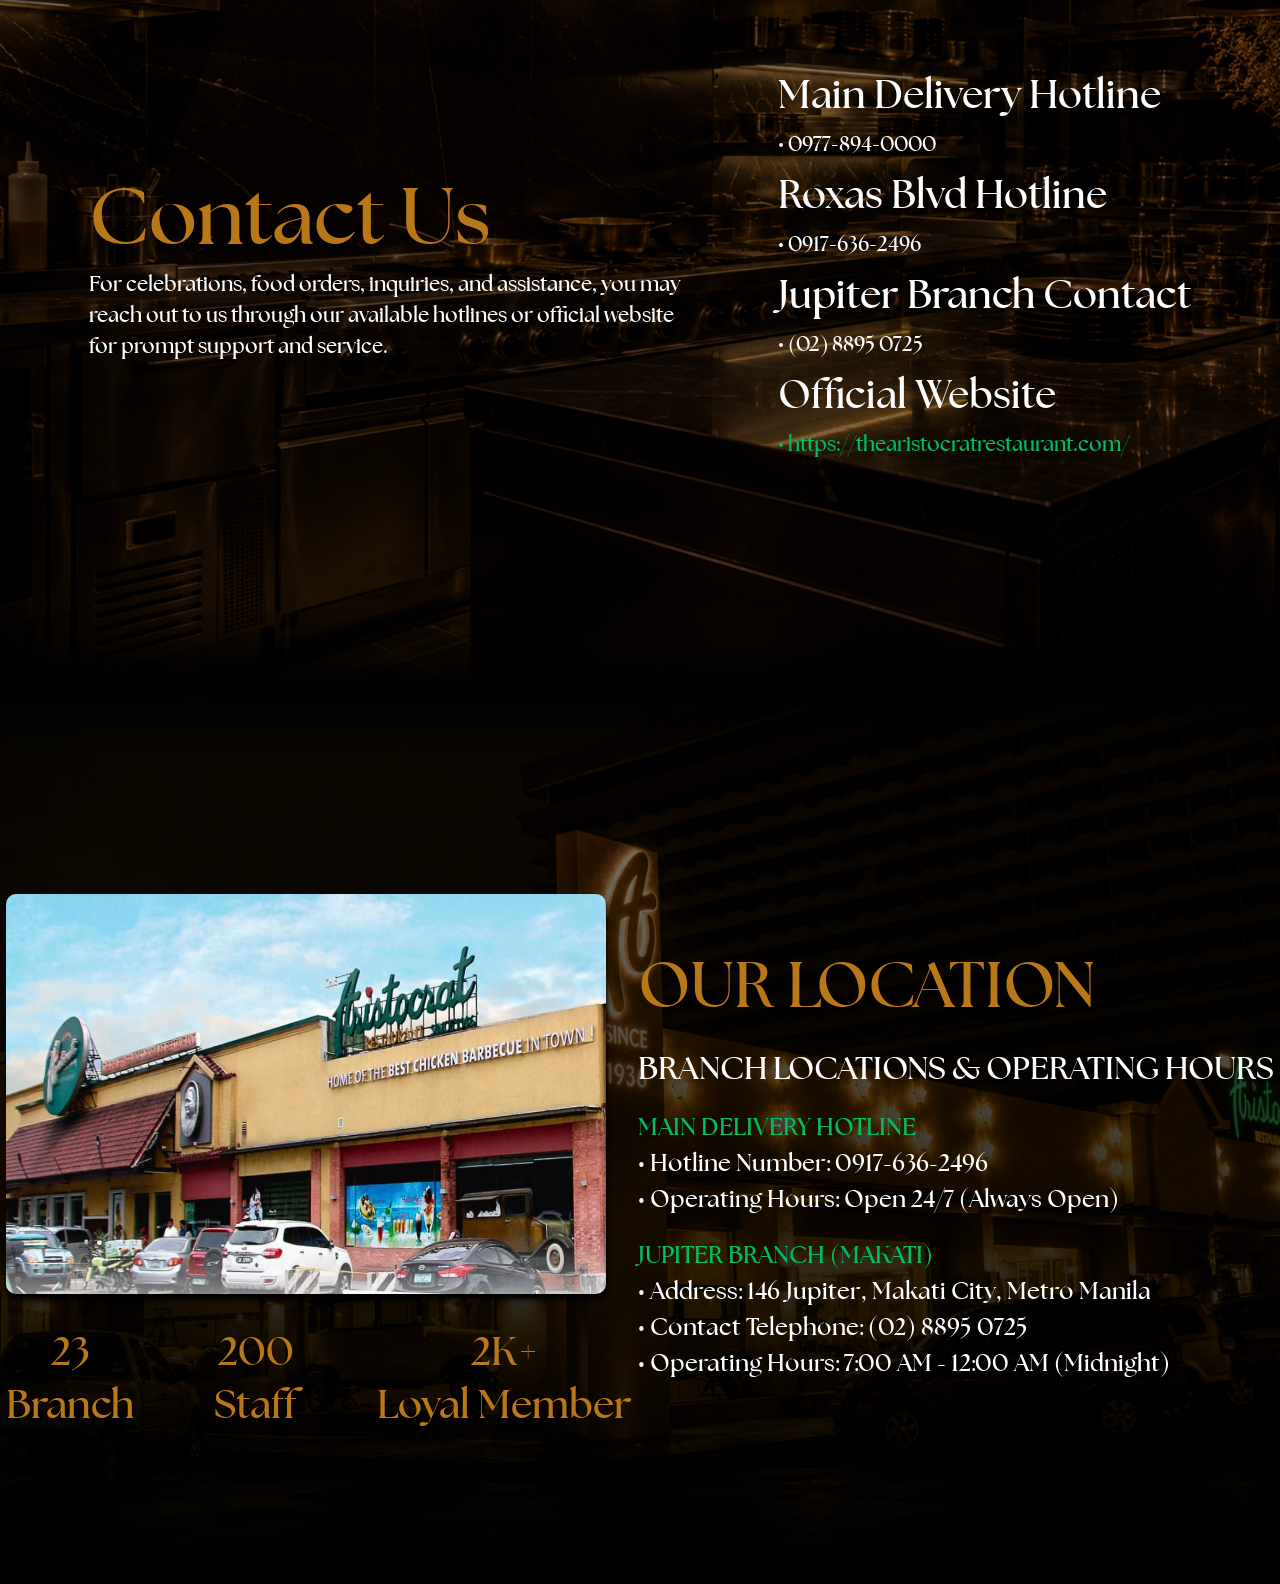
==== commit aee92b05: "added signature and best seller menu page, added new images for dish, and fixed paragraph line heigh" ====
--- a/index.html
+++ b/index.html
@@ -30,7 +30,7 @@
           Experience the heritage of Lola Asiang.
         </p>
         <div class="home-btns">
-          <button class="btn1">VIEW MENU</button>
+          <a href="#menu"><button class="btn1">VIEW MENU</button></a>
           <button class="btn2">BOOK AN EVENT</button>
         </div>
       </div>
@@ -76,6 +76,224 @@
       </div>
     </section>
 
+    <section class="menu" id="menu">
+      <div class="menu-box1">
+        <!-- Carousel Left -->
+        <div class="carousel-section">
+          <div class="carousel-wrapper">
+            <button class="arrow prev">&#10094;</button>
+
+            <div class="carousel-viewport">
+              <div class="carousel">
+                <div class="card">
+                  <img
+                    src="images/chicken.png"
+                    alt="Fried Chicken"
+                    class="card-image"
+                  />
+                  <div class="menu-details-container">
+                    <h3 class="card-title">Fried Chicken</h3>
+                    <p class="card-price">₱150 - ₱300</p>
+                  </div>
+                </div>
+                <div class="card">
+                  <img
+                    src="images/pork-barbeque.png"
+                    alt="Pork Barbeque"
+                    class="card-image"
+                  />
+                  <div class="menu-details-container">
+                    <h3 class="card-title">Pork Barbeque</h3>
+                    <p class="card-price">₱120 - ₱220</p>
+                  </div>
+                </div>
+                <div class="card">
+                  <img
+                    src="images/boneless-chicken.png"
+                    alt="Boneless Chicken"
+                    class="card-image"
+                  />
+                  <div class="menu-details-container">
+                    <h3 class="card-title">Boneless Chicken</h3>
+                    <p class="card-price">₱180 - ₱280</p>
+                  </div>
+                </div>
+                <div class="card">
+                  <img
+                    src="images/bbq-classic.png"
+                    alt="BBQ Classic"
+                    class="card-image"
+                  />
+                  <div class="menu-details-container">
+                    <h3 class="card-title">Barbeque Classic</h3>
+                    <p class="card-price">₱250 - ₱500</p>
+                  </div>
+                </div>
+                <div class="card">
+                  <img
+                    src="images/kare-kare.png"
+                    alt="Kare-Kare"
+                    class="card-image"
+                  />
+                  <div class="menu-details-container">
+                    <h3 class="card-title">Kare-Kare</h3>
+                    <p class="card-price">₱400 - ₱650</p>
+                  </div>
+                </div>
+                <div class="card">
+                  <img
+                    src="images/lumpiang-shanghai.png"
+                    alt="Lumpiang Shanghai"
+                    class="card-image"
+                  />
+                  <div class="menu-details-container">
+                    <h3 class="card-title">Lumpiang Shanghai</h3>
+                    <p class="card-price">₱150 - ₱250</p>
+                  </div>
+                </div>
+                <div class="card">
+                  <img
+                    src="images/crispy-eggplant.png"
+                    alt="Crispy Eggplant"
+                    class="card-image"
+                  />
+                  <div class="menu-details-container">
+                    <h3 class="card-title">Crispy Eggplant</h3>
+                    <p class="card-price">₱150 - ₱250</p>
+                  </div>
+                </div>
+              </div>
+            </div>
+
+            <button class="arrow next">&#10095;</button>
+          </div>
+        </div>
+
+        <div class="text-section">
+          <h2>SIGNATURE MENU</h2>
+          <p>
+            The Signature Menu includes the restaurant's most well-known
+            Filipino dishes that represent its identity, known for their
+            consistent taste, strong flavors, and long history that make them
+            closely linked to what the restaurant is best known for.
+          </p>
+        </div>
+      </div>
+
+      <div class="menu-box2">
+        <div class="text-section">
+          <h2>BEST SELLER MENU</h2>
+          <p>
+            The Best Seller Menu includes popular and frequently ordered dishes
+            that are widely enjoyed for their good taste, filling servings, and
+            familiar flavors, making them common choices for many diners even if
+            they are not the restaurant's defining specialties.
+          </p>
+        </div>
+
+        <div class="carousel-section">
+          <div class="carousel-wrapper">
+            <button class="arrow prev">&#10094;</button>
+
+            <div class="carousel-viewport">
+              <div class="carousel">
+                <div class="card">
+                  <img
+                    src="images/crispy-pata.png"
+                    alt="Best Seller"
+                    class="card-image"
+                  />
+                  <div class="menu-details-container">
+                    <h3 class="card-title">Crispy Pata</h3>
+                    <p class="card-price">₱600 - ₱1,200</p>
+                  </div>
+                </div>
+                <div class="card">
+                  <img
+                    src="images/sotanghon-guisado.png"
+                    alt="Best Seller"
+                    class="card-image"
+                  />
+                  <div class="menu-details-container">
+                    <h3 class="card-title">Sotanghon Guisado</h3>
+                    <p class="card-price">₱200 - ₱350</p>
+                  </div>
+                </div>
+                <div class="card">
+                  <img
+                    src="images/kalderetang-baka.png"
+                    alt="Best Seller"
+                    class="card-image"
+                  />
+                  <div class="menu-details-container">
+                    <h3 class="card-title">Kalderetang Baka</h3>
+                    <p class="card-price">₱300 - ₱500</p>
+                  </div>
+                </div>
+                <div class="card">
+                  <img
+                    src="images/pork-adobo.png"
+                    alt="Best Seller"
+                    class="card-image"
+                  />
+                  <div class="menu-details-container">
+                    <h3 class="card-title">Pork Adobo</h3>
+                    <p class="card-price">₱250 - ₱400</p>
+                  </div>
+                </div>
+                <div class="card">
+                  <img
+                    src="images/sinigang-bangus.png"
+                    alt="Best Seller"
+                    class="card-image"
+                  />
+                  <div class="menu-details-container">
+                    <h3 class="card-title">Sinigang na Bangus</h3>
+                    <p class="card-price">₱350 - ₱600</p>
+                  </div>
+                </div>
+                <div class="card">
+                  <img
+                    src="images/sizzling-gambas.png"
+                    alt="Best Seller"
+                    class="card-image"
+                  />
+                  <div class="menu-details-container">
+                    <h3 class="card-title">Sizzling Gambas</h3>
+                    <p class="card-price">₱300 - ₱500</p>
+                  </div>
+                </div>
+                <div class="card">
+                  <img
+                    src="images/daing-bangus.png"
+                    alt="Best Seller"
+                    class="card-image"
+                  />
+                  <div class="menu-details-container">
+                    <h3 class="card-title">Daing na Bangus</h3>
+                    <p class="card-price">₱250 - ₱400</p>
+                  </div>
+                </div>
+                <div class="card">
+                  <img
+                    src="images/bulalo.png"
+                    alt="Best Seller"
+                    class="card-image"
+                  />
+                  <div class="menu-details-container">
+                    <h3 class="card-title">Bulalo</h3>
+                    <p class="card-price">₱500 - ₱900</p>
+                  </div>
+                </div>
+              </div>
+            </div>
+
+            <button class="arrow next">&#10095;</button>
+          </div>
+        </div>
+      </div>
+    </section>
+
     <section class="ambience-design" id="services">
       <div class="ambience-box1">
         <img src="images/design1.jpg" alt="image/jpg" />
@@ -112,7 +330,7 @@
         <div class="columns">
           <h2>Party Trays Option</h2>
           <p>• Good for 6-8 pax</p>
-          <p>•Good for 6-8 pax</p>
+          <p>• Good for 6-8 pax</p>
           <p>• Good for 12-14 pax</p>
           <p>• Good for 12-14 pax</p>
         </div>
--- a/style.css
+++ b/style.css
@@ -122,6 +122,7 @@
 
 .btn1:hover {
   transform: scale(1.2);
+  background-color: #02ad5a;
 }
 
 .btn2 {
@@ -134,6 +135,7 @@
 
 .btn2:hover {
   transform: scale(1.2);
+  background-color: #b39a2f;
 }
 
 .address {
@@ -172,6 +174,7 @@
 }
 
 .about p {
+  line-height: 1.5;
   font-size: 1.3rem;
 }
 
@@ -199,36 +202,27 @@
 .vision-box,
 .mission-box {
   position: relative;
-
   width: 400px;
   height: 400px;
   border-radius: 50%;
-
-  /* Remove visible circle */
   background: transparent;
   border: none;
-
-  display: flex;
-  flex-direction: column;
-  align-items: center;
-  justify-content: center;
-
+  display: flex;
+  flex-direction: column;
+  align-items: center;
+  justify-content: center;
   color: white;
   font-size: 24px;
   font-weight: bold;
   z-index: 1;
 }
 
-/* Pure glowing circle */
 .vision-box::before,
 .mission-box::before {
   content: '';
-
   position: absolute;
   inset: 0;
-
   border-radius: 50%;
-
   background: radial-gradient(
     circle,
     rgba(0, 255, 72, 0.7) 0%,
@@ -236,9 +230,7 @@
     rgba(176, 159, 83, 0.12) 60%,
     transparent 80%
   );
-
   filter: blur(50px);
-
   z-index: -1;
 }
 
@@ -251,6 +243,143 @@
 .vision-box p,
 .mission-box p {
   font-size: 1.3rem;
+}
+
+/* Menu Section Style */
+.menu {
+  min-height: 100dvh;
+  padding: 155px 8%;
+  background-image: url('images/bg-2.png');
+  background-size: cover;
+  background-position: center;
+  background-repeat: no-repeat;
+  display: flex;
+  flex-direction: column;
+  gap: 100px;
+}
+
+.menu-box1,
+.menu-box2 {
+  display: flex;
+  align-items: center;
+  justify-content: space-between;
+  gap: 50px;
+}
+
+.carousel-section,
+.text-section {
+  flex: 1;
+}
+
+.text-section h2 {
+  margin-bottom: 20px;
+  font-size: 3rem;
+  color: #f39200;
+}
+
+.text-section p {
+  line-height: 1.4;
+  font-size: 1.3rem;
+  color: white;
+}
+
+.carousel-wrapper {
+  display: flex;
+  align-items: center;
+  gap: 15px;
+}
+
+.carousel-viewport {
+  overflow-x: auto;
+  overflow-y: hidden;
+  scroll-behavior: smooth;
+  scrollbar-width: none;
+  -ms-overflow-style: none;
+  width: calc((220px * 4) + (15px * 3));
+}
+
+.carousel-viewport::-webkit-scrollbar {
+  display: none;
+}
+
+.carousel {
+  display: flex;
+  gap: 15px;
+}
+
+.card {
+  flex: 0 0 220px;
+  height: 280px;
+  background: linear-gradient(
+    135deg,
+    #c0c0c0 0%,
+    #a5a5a5 20%,
+    #616161 50%,
+    #4d4d4d 75%,
+    #3f3f3f 100%
+  );
+  border-radius: 15px;
+  display: flex;
+  flex-direction: column;
+  align-items: center;
+  justify-content: center;
+  gap: 30px;
+  padding: 15px;
+  box-sizing: border-box;
+  box-shadow: 0 8px 20px rgba(0, 0, 0, 0.25);
+}
+
+.card-image {
+  width: 180px;
+  height: 110px;
+  object-fit: cover;
+  border-radius: 100px;
+  box-shadow: 1px 2px 5px black;
+}
+
+.menu-details-container {
+  display: flex;
+  flex-direction: column;
+  justify-content: center;
+  align-items: center;
+  width: 100%;
+  height: 30%;
+  background-color: #af6900;
+  border-radius: 10px;
+  border: 1px solid rgb(255, 166, 0);
+}
+
+.card-title {
+  font-size: 1.2rem;
+  font-weight: 600;
+  text-align: center;
+  margin: 0;
+  color: rgb(255, 255, 255);
+}
+
+.card-price {
+  font-size: 1rem;
+  margin-top: 8px;
+  font-weight: bold;
+  color: rgb(255, 251, 0);
+}
+
+.arrow {
+  width: 45px;
+  height: 45px;
+  border: none;
+  border-radius: 50%;
+  cursor: pointer;
+  font-size: 1.2rem;
+  background: rgb(150, 80, 1);
+  box-shadow: 0 4px 10px rgba(0, 0, 0, 0.164);
+  flex-shrink: 0;
+  color: #141414;
+  transition: 0.3s ease;
+}
+
+.arrow:hover {
+  transform: scale(1.2);
 }
 
 /* Ambience & Design Style */
@@ -304,6 +433,7 @@
   font-size: 1.2rem;
   text-align: left;
   max-width: 1000px;
+  line-height: 1.5;
 }
 
 .packages {
@@ -350,6 +480,7 @@
 }
 
 .packages-box2 p {
+  line-height: 1.5;
   font-size: 1.2rem;
   max-width: 500px;
 }
@@ -379,6 +510,7 @@
 }
 
 .contact-box1 p {
+  line-height: 1.5;
   font-size: 1.3rem;
 }
 
@@ -451,7 +583,6 @@
   color: transparent;
 }
 
-/* Sparkle 1 */
 .employee-details p:hover::before {
   content: '✦';
   position: absolute;
@@ -466,7 +597,6 @@
   animation: sparkle1 0.8s infinite alternate;
 }
 
-/* Sparkle 2 */
 .employee-details p:hover::after {
   content: '✧';
   position: absolute;
@@ -554,7 +684,6 @@
   background-repeat: no-repeat;
 }
 
-/* Bottom fade to black */
 section::after {
   content: '';
   position: absolute;
@@ -566,7 +695,6 @@
   pointer-events: none;
 }
 
-/* Top fade from black */
 section::before {
   content: '';
   position: absolute;
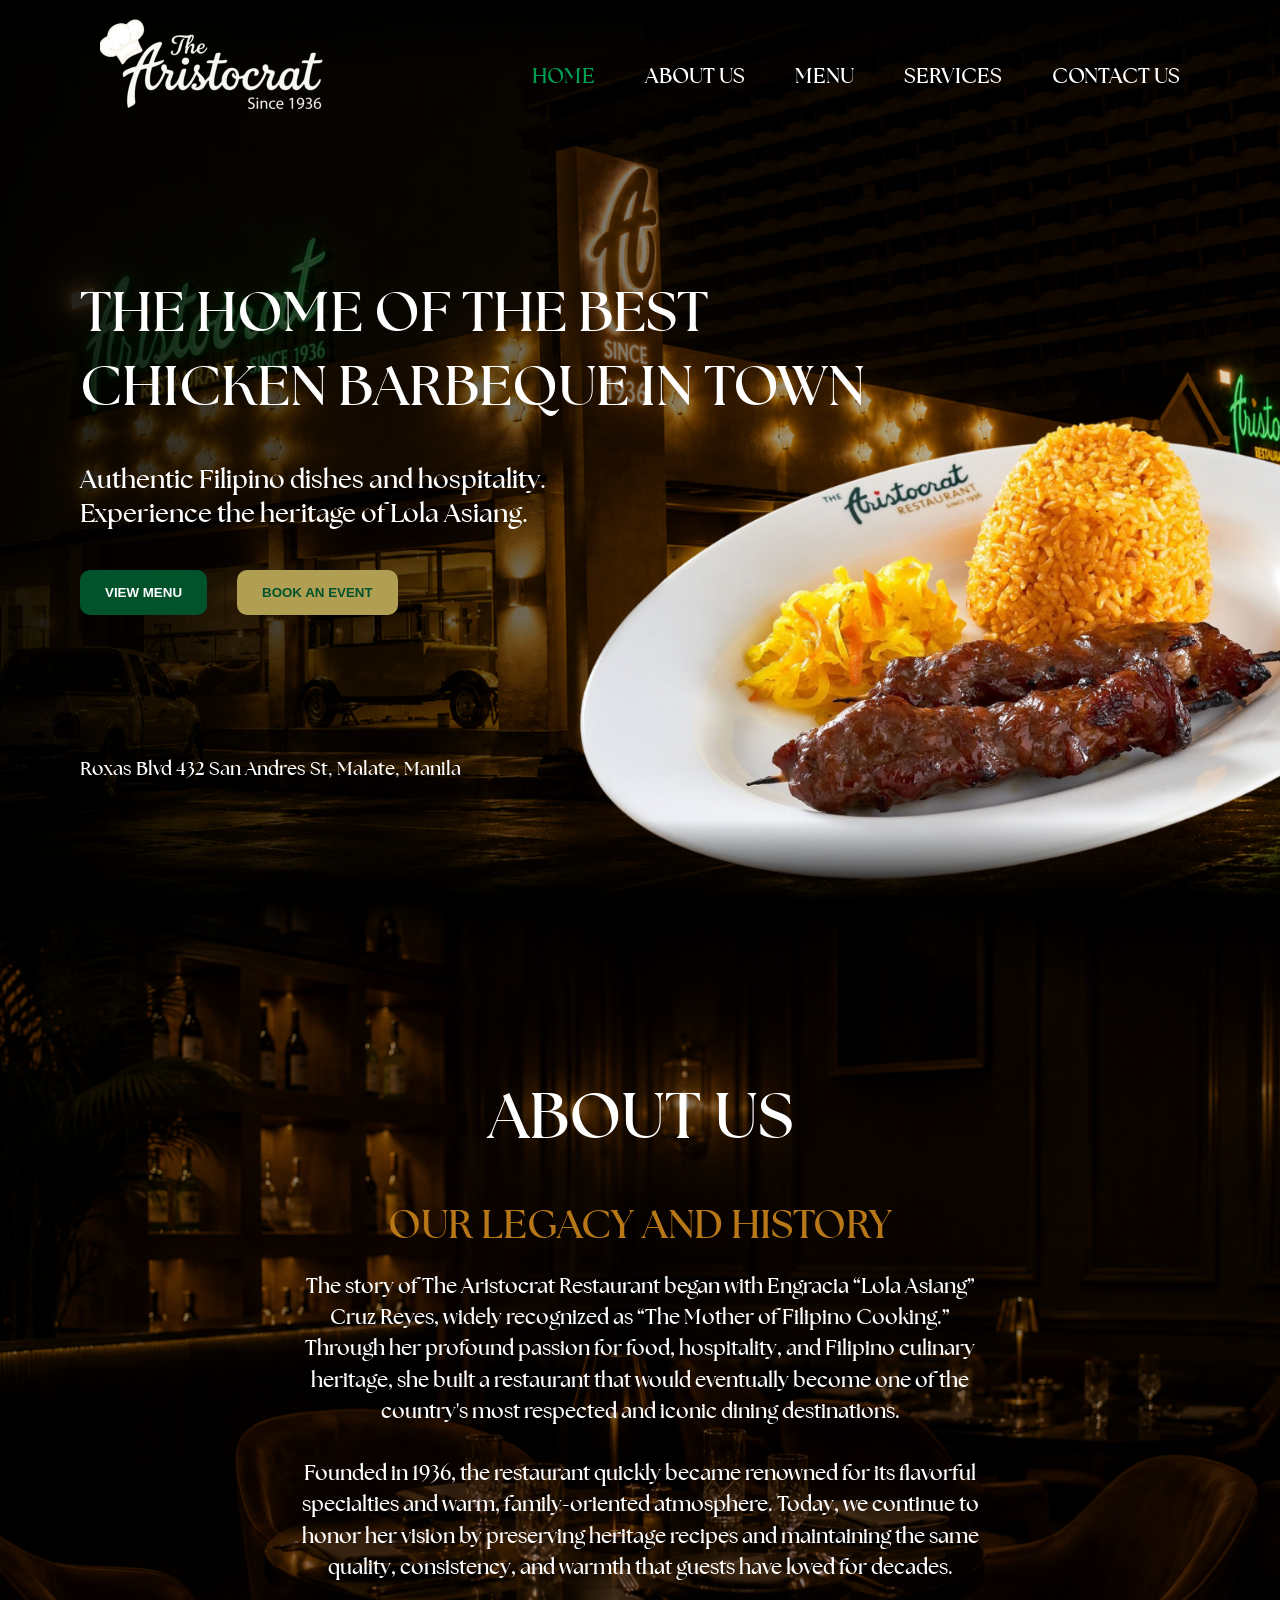
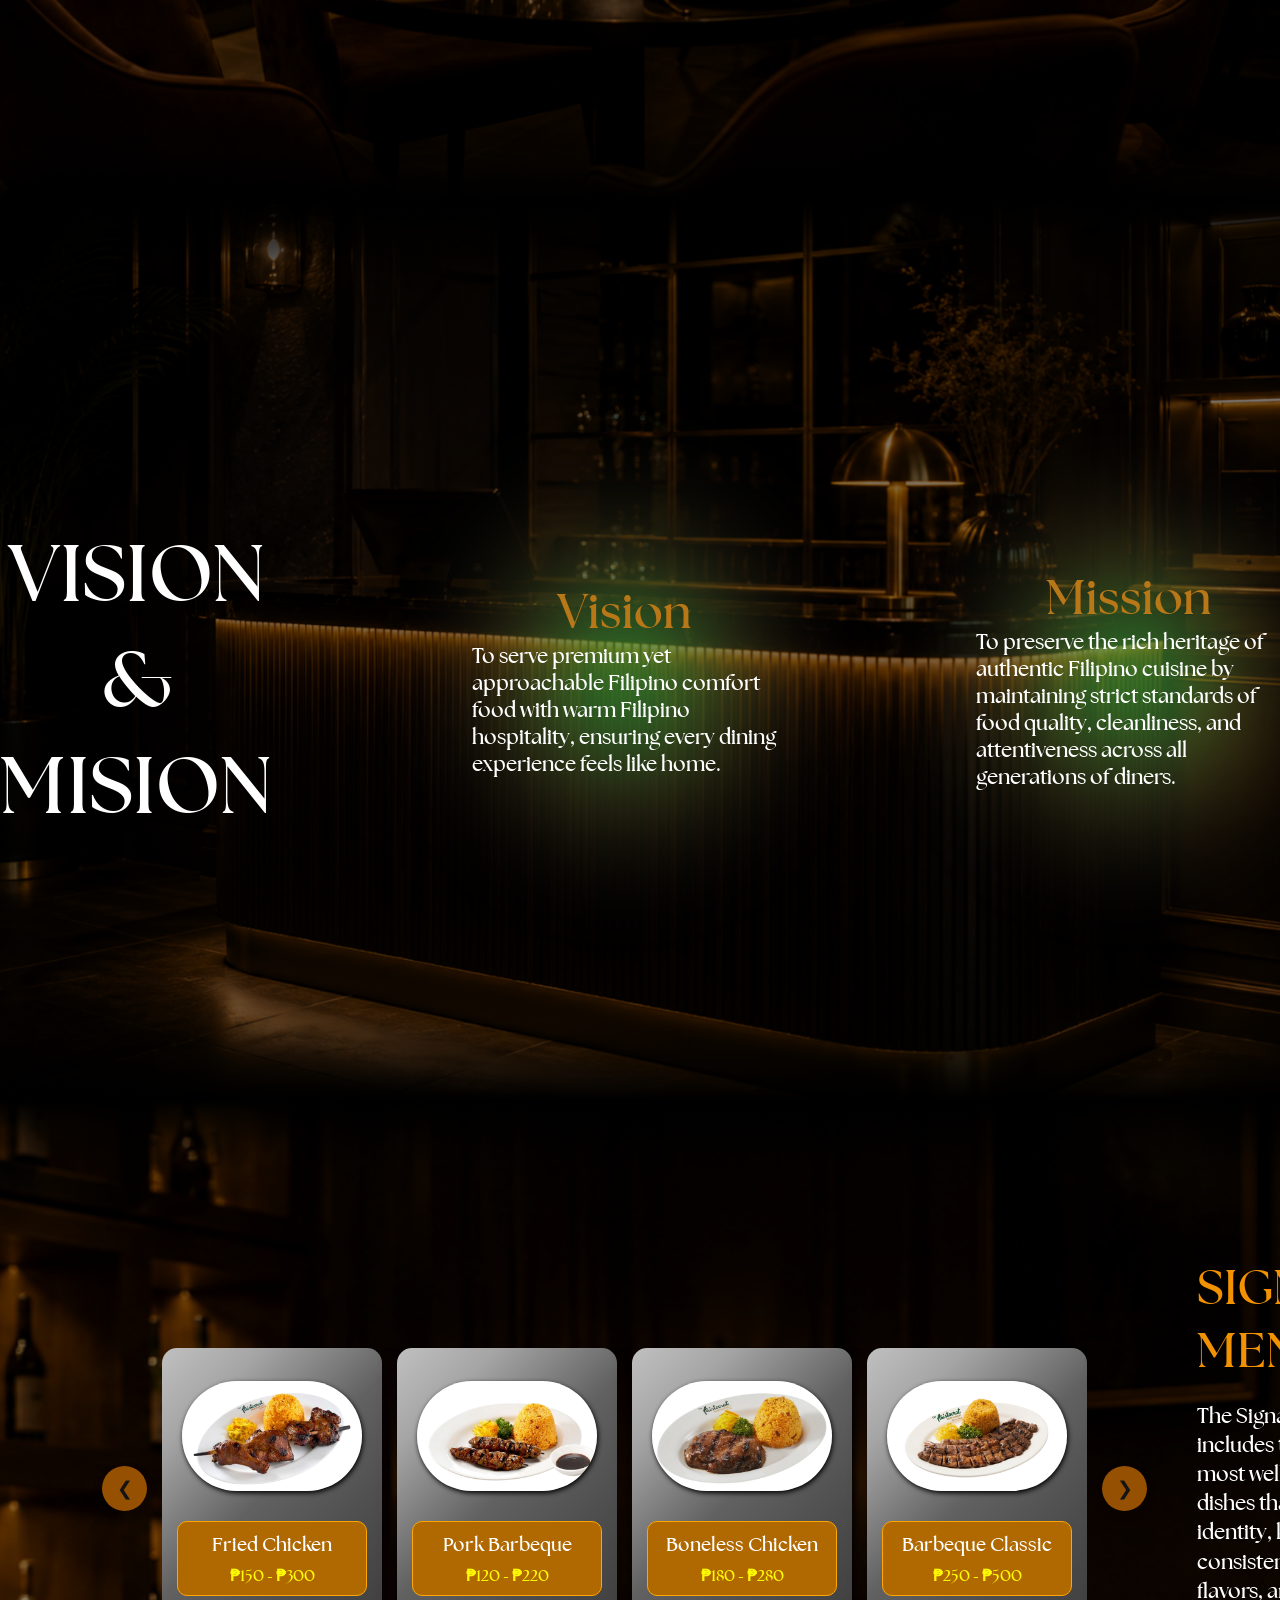
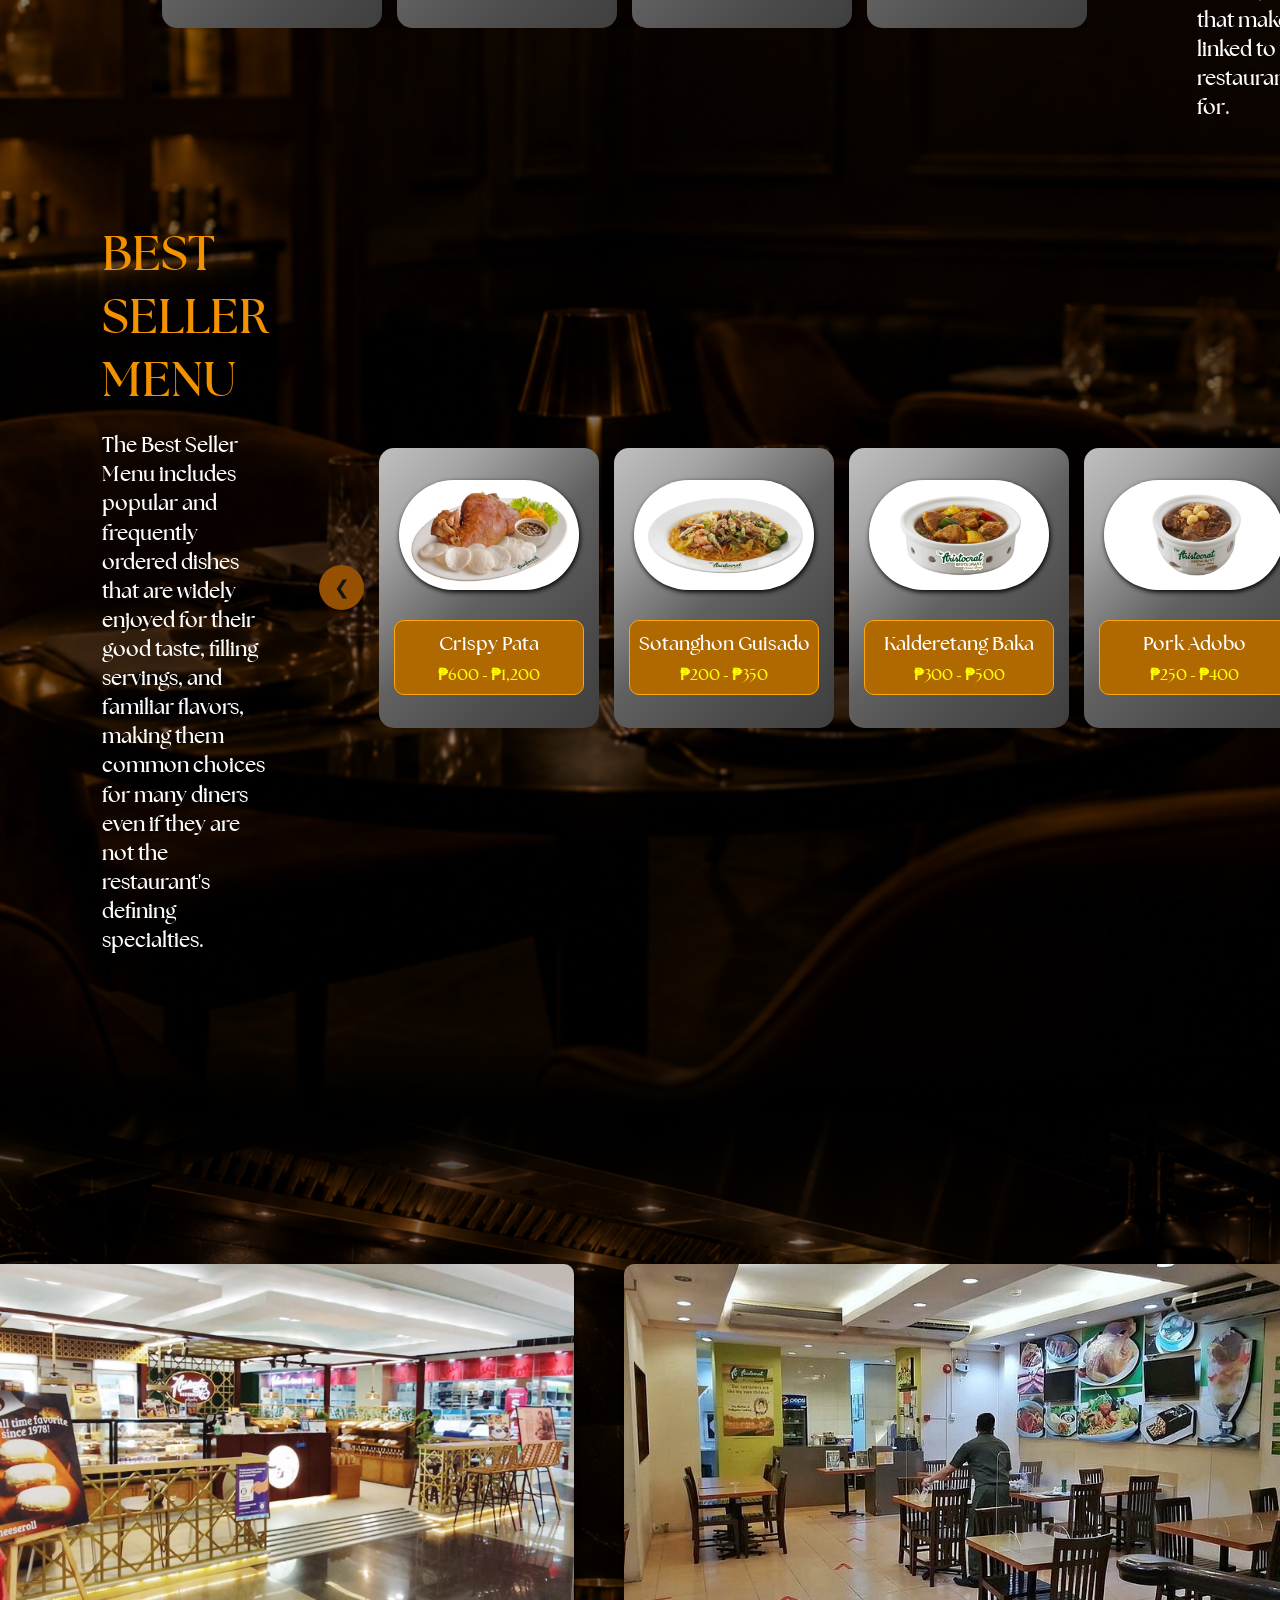
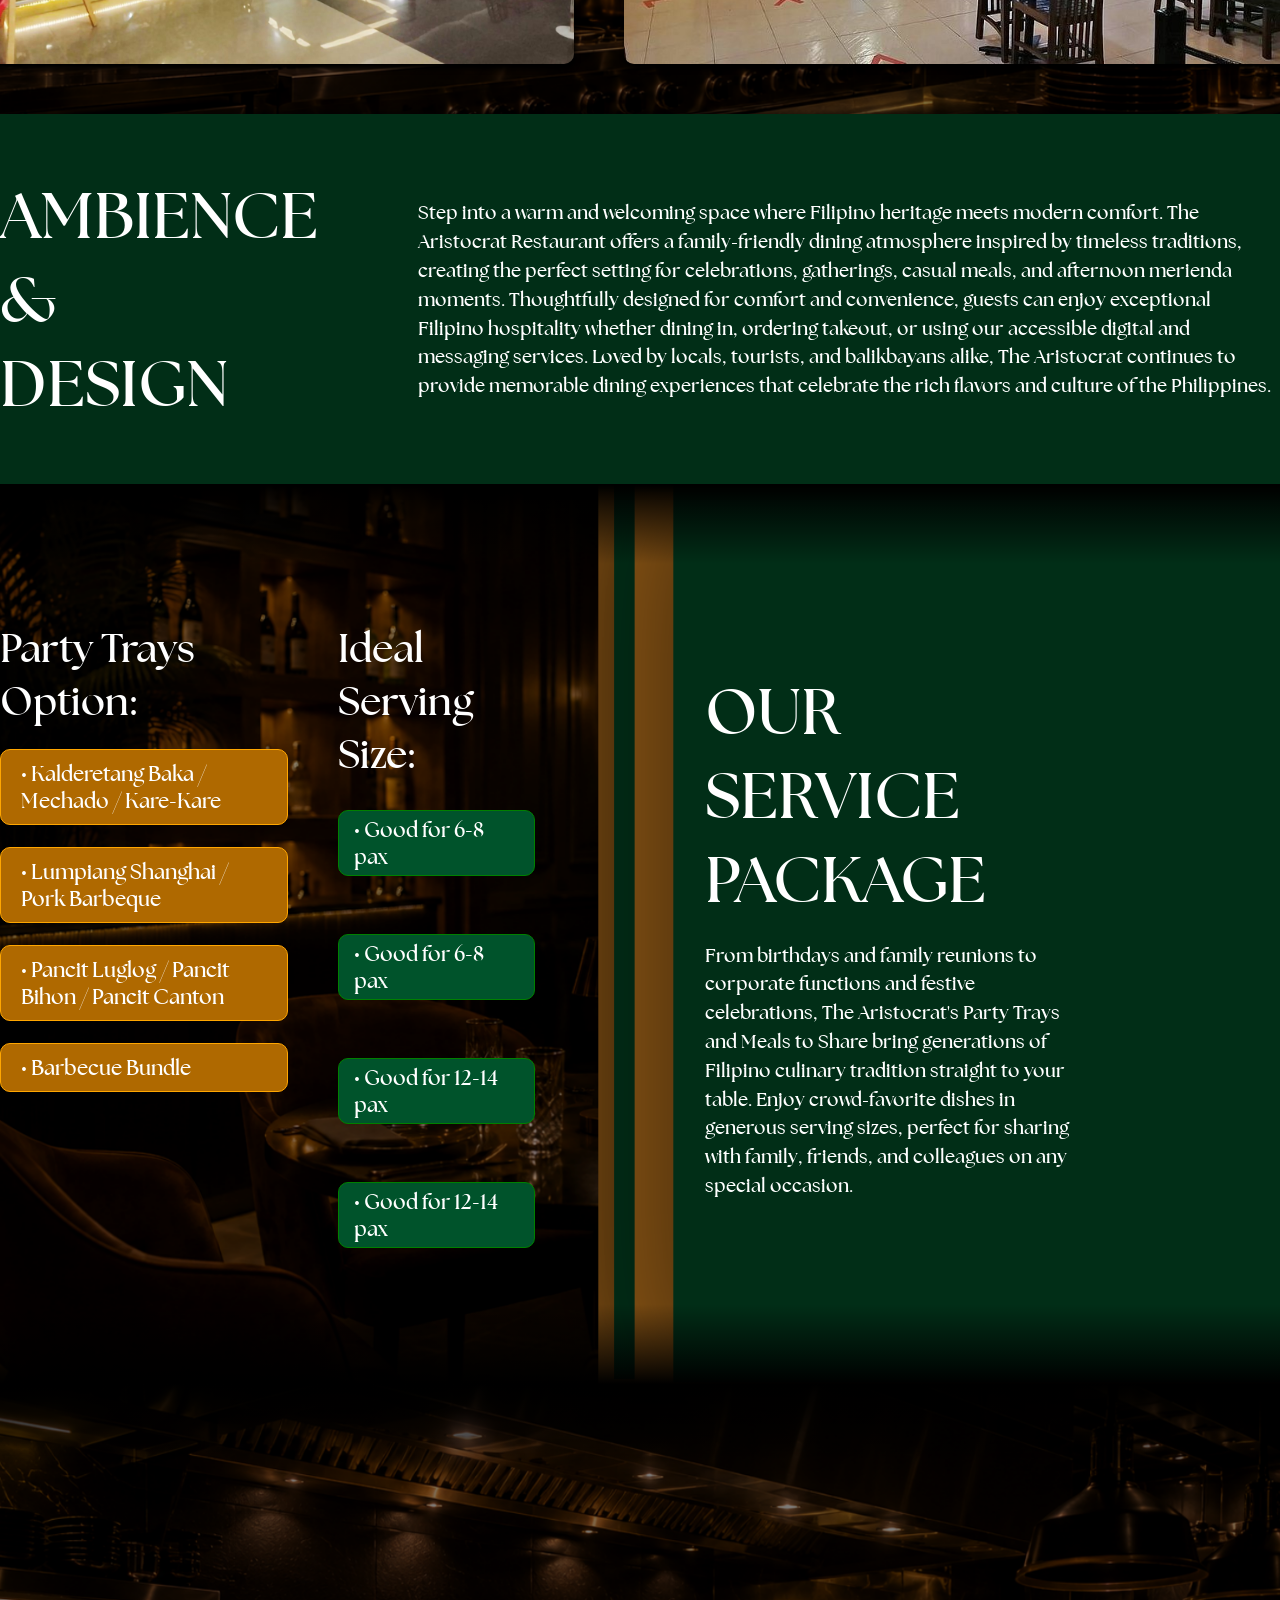
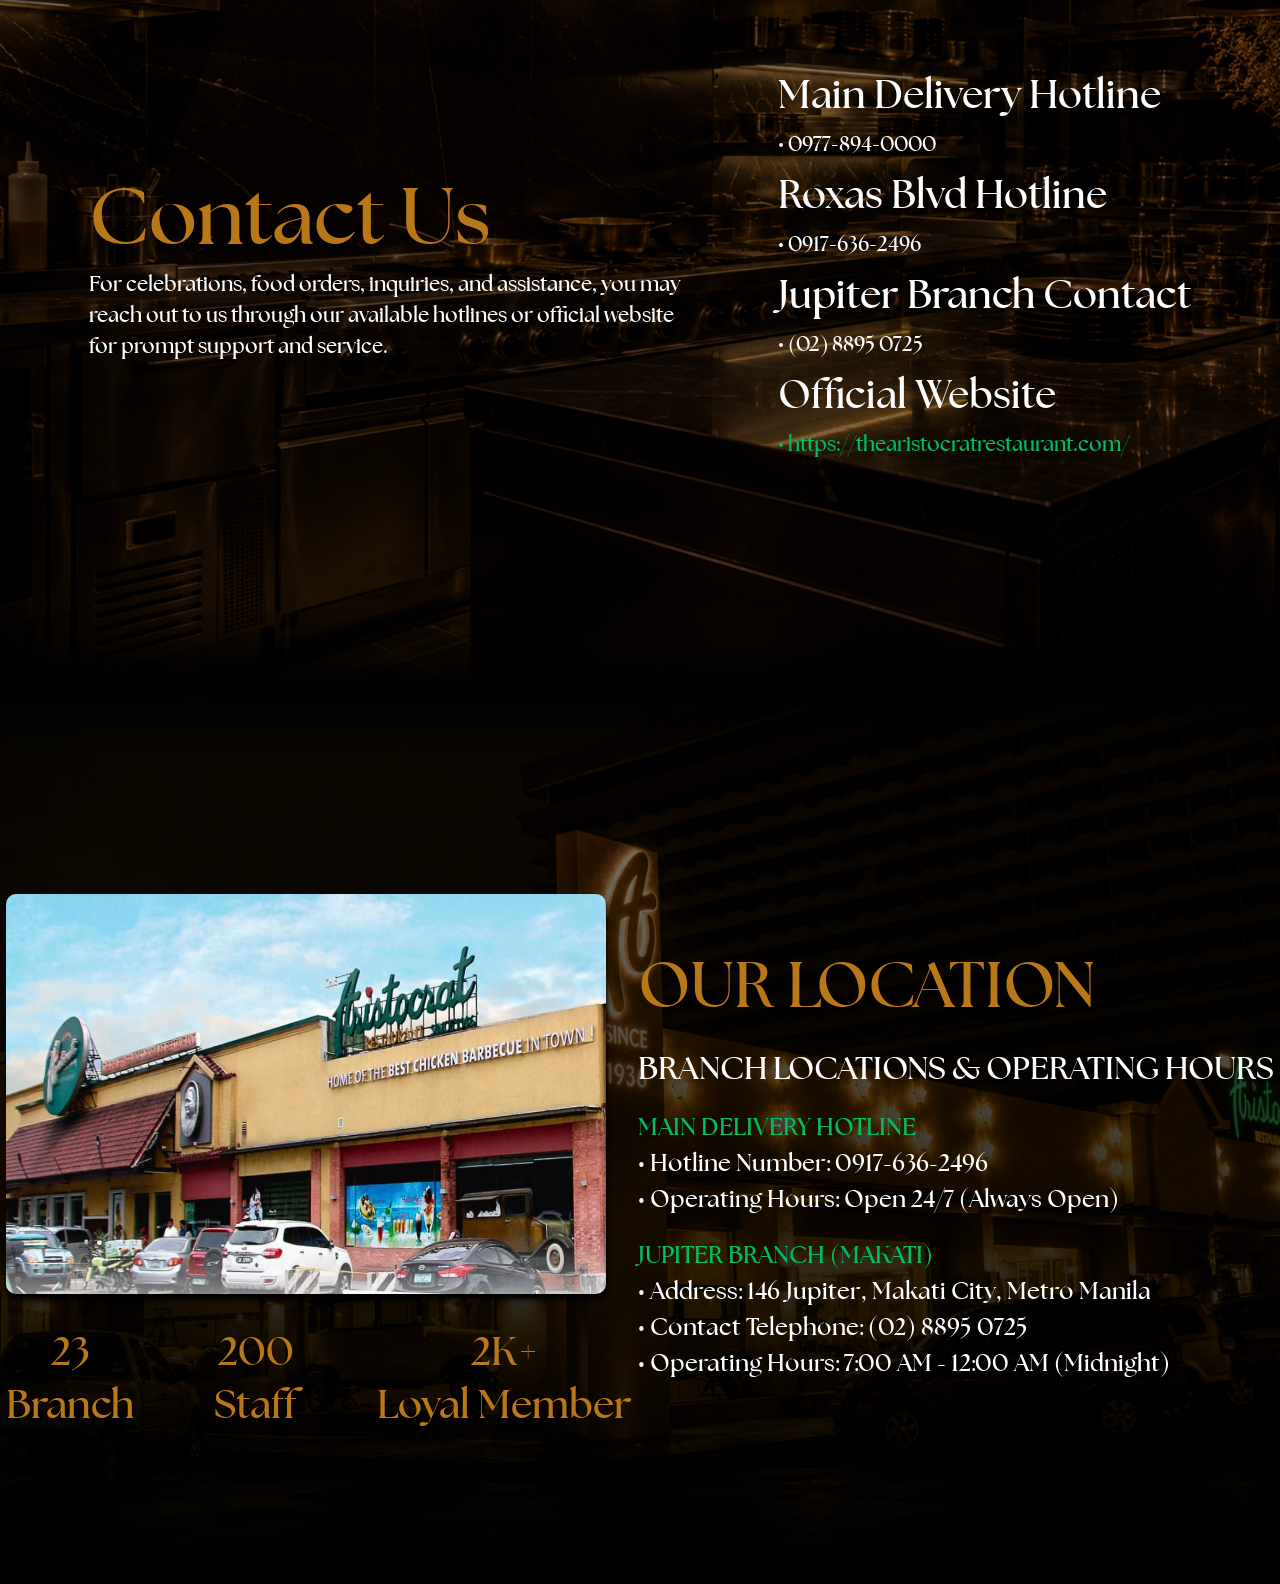
==== commit f4d30bbc: "added new page: book event form and fixed line height" ====
--- a/index.html
+++ b/index.html
@@ -31,7 +31,9 @@
         </p>
         <div class="home-btns">
           <a href="#menu"><button class="btn1">VIEW MENU</button></a>
-          <button class="btn2">BOOK AN EVENT</button>
+          <a href="book-page.html" target="_blank"
+            ><button class="btn2">BOOK AN EVENT</button></a
+          >
         </div>
       </div>
       <p class="address">Roxas Blvd 432 San Andres St, Malate, Manila</p>
@@ -319,20 +321,20 @@
     <section class="packages" id="services">
       <div class="packages-box1">
         <div class="columns">
-          <h2>Party Trays Option</h2>
-          <p>
-            • Kalderetang Baka / Mechado / Kare-Kare (with Homemade Bagoong)
-          </p>
+          <h2>Party Trays Option:</h2>
+          <p>• Kalderetang Baka / Mechado / Kare-Kare</p>
           <p>• Lumpiang Shanghai / Pork Barbeque</p>
           <p>• Pancit Luglog / Pancit Bihon / Pancit Canton</p>
           <p>• Barbecue Bundle</p>
         </div>
-        <div class="columns">
-          <h2>Party Trays Option</h2>
-          <p>• Good for 6-8 pax</p>
-          <p>• Good for 6-8 pax</p>
-          <p>• Good for 12-14 pax</p>
-          <p>• Good for 12-14 pax</p>
+        <div class="columns2">
+          <h2>Ideal Serving Size:</h2>
+          <div class="column-packs">
+            <p>• Good for 6-8 pax</p>
+            <p>• Good for 6-8 pax</p>
+            <p>• Good for 12-14 pax</p>
+            <p>• Good for 12-14 pax</p>
+          </div>
         </div>
       </div>
       <div class="packages-box2">
--- a/style.css
+++ b/style.css
@@ -143,7 +143,7 @@
   color: white;
 }
 
-/* About Us Style */
+/* About Page Style */
 .about {
   min-height: 100dvh;
   padding-top: 155px;
@@ -178,7 +178,7 @@
   font-size: 1.3rem;
 }
 
-/* Vision Mission Style */
+/* Vision Mission Page Style */
 .vision-mission {
   min-height: 100dvh;
   padding-top: 155px;
@@ -245,7 +245,7 @@
   font-size: 1.3rem;
 }
 
-/* Menu Section Style */
+/* Menu Page Style */
 .menu {
   min-height: 100dvh;
   padding: 155px 8%;
@@ -382,7 +382,7 @@
   transform: scale(1.2);
 }
 
-/* Ambience & Design Style */
+/* Ambience & Design Page Style */
 .ambience-design {
   min-height: 100dvh;
   padding-top: 155px;
@@ -456,7 +456,35 @@
 
 .columns {
   max-width: 350px;
-  line-height: 2;
+  display: flex;
+  flex-direction: column;
+  gap: 22px;
+}
+
+.columns p {
+  background-color: #af6900;
+  border-radius: 10px;
+  border: 1px solid rgb(255, 166, 0);
+  padding: 10px 20px;
+}
+
+.columns2 {
+  max-width: 350px;
+}
+
+.column-packs {
+  margin-top: 30px;
+  display: flex;
+  flex-direction: column;
+  gap: 58px;
+}
+
+.column-packs p {
+  background-color: #00532b;
+  width: fit-content;
+  padding: 5px 15px;
+  border-radius: 10px;
+  border: 1px solid green;
 }
 
 .packages-box1 h2 {
@@ -675,6 +703,7 @@
   color: #00bd61;
 }
 
+/* Between Sections Nlack Gradient Fades */
 section {
   position: relative;
   min-height: 100vh;
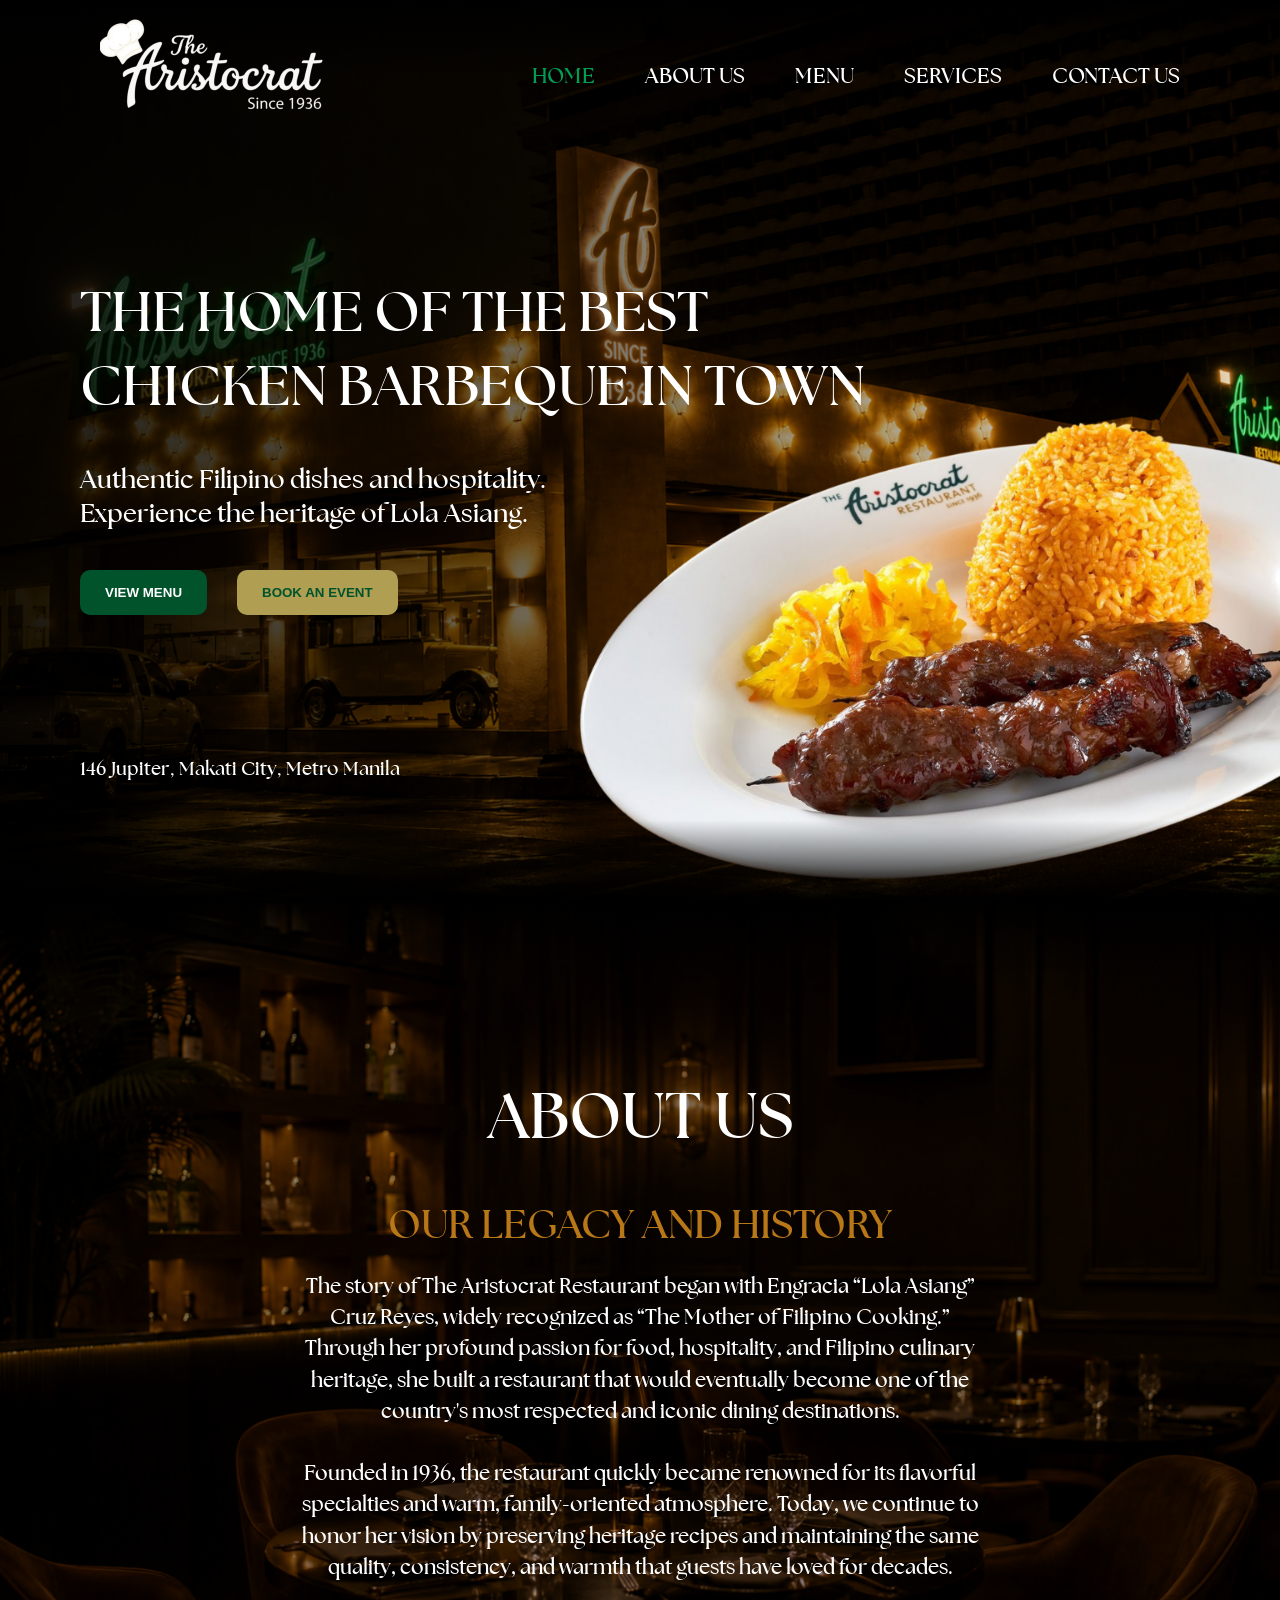
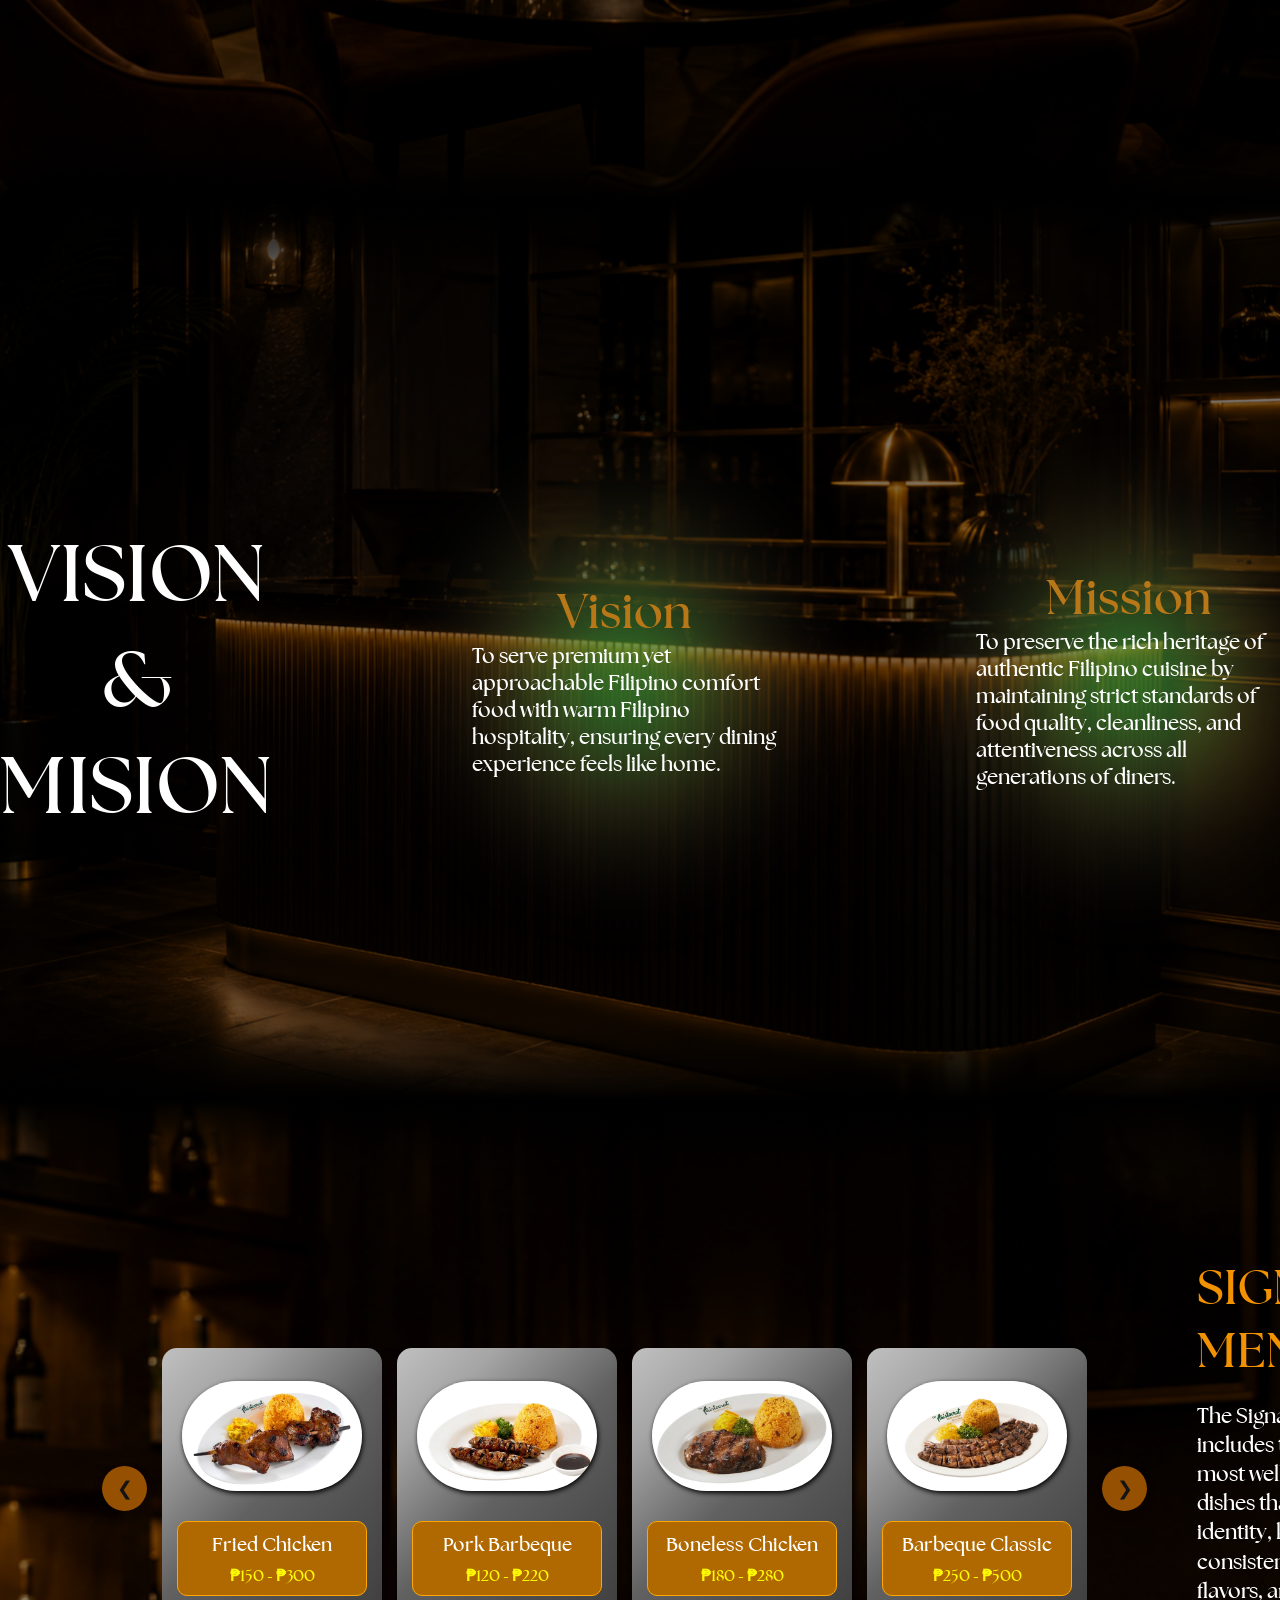
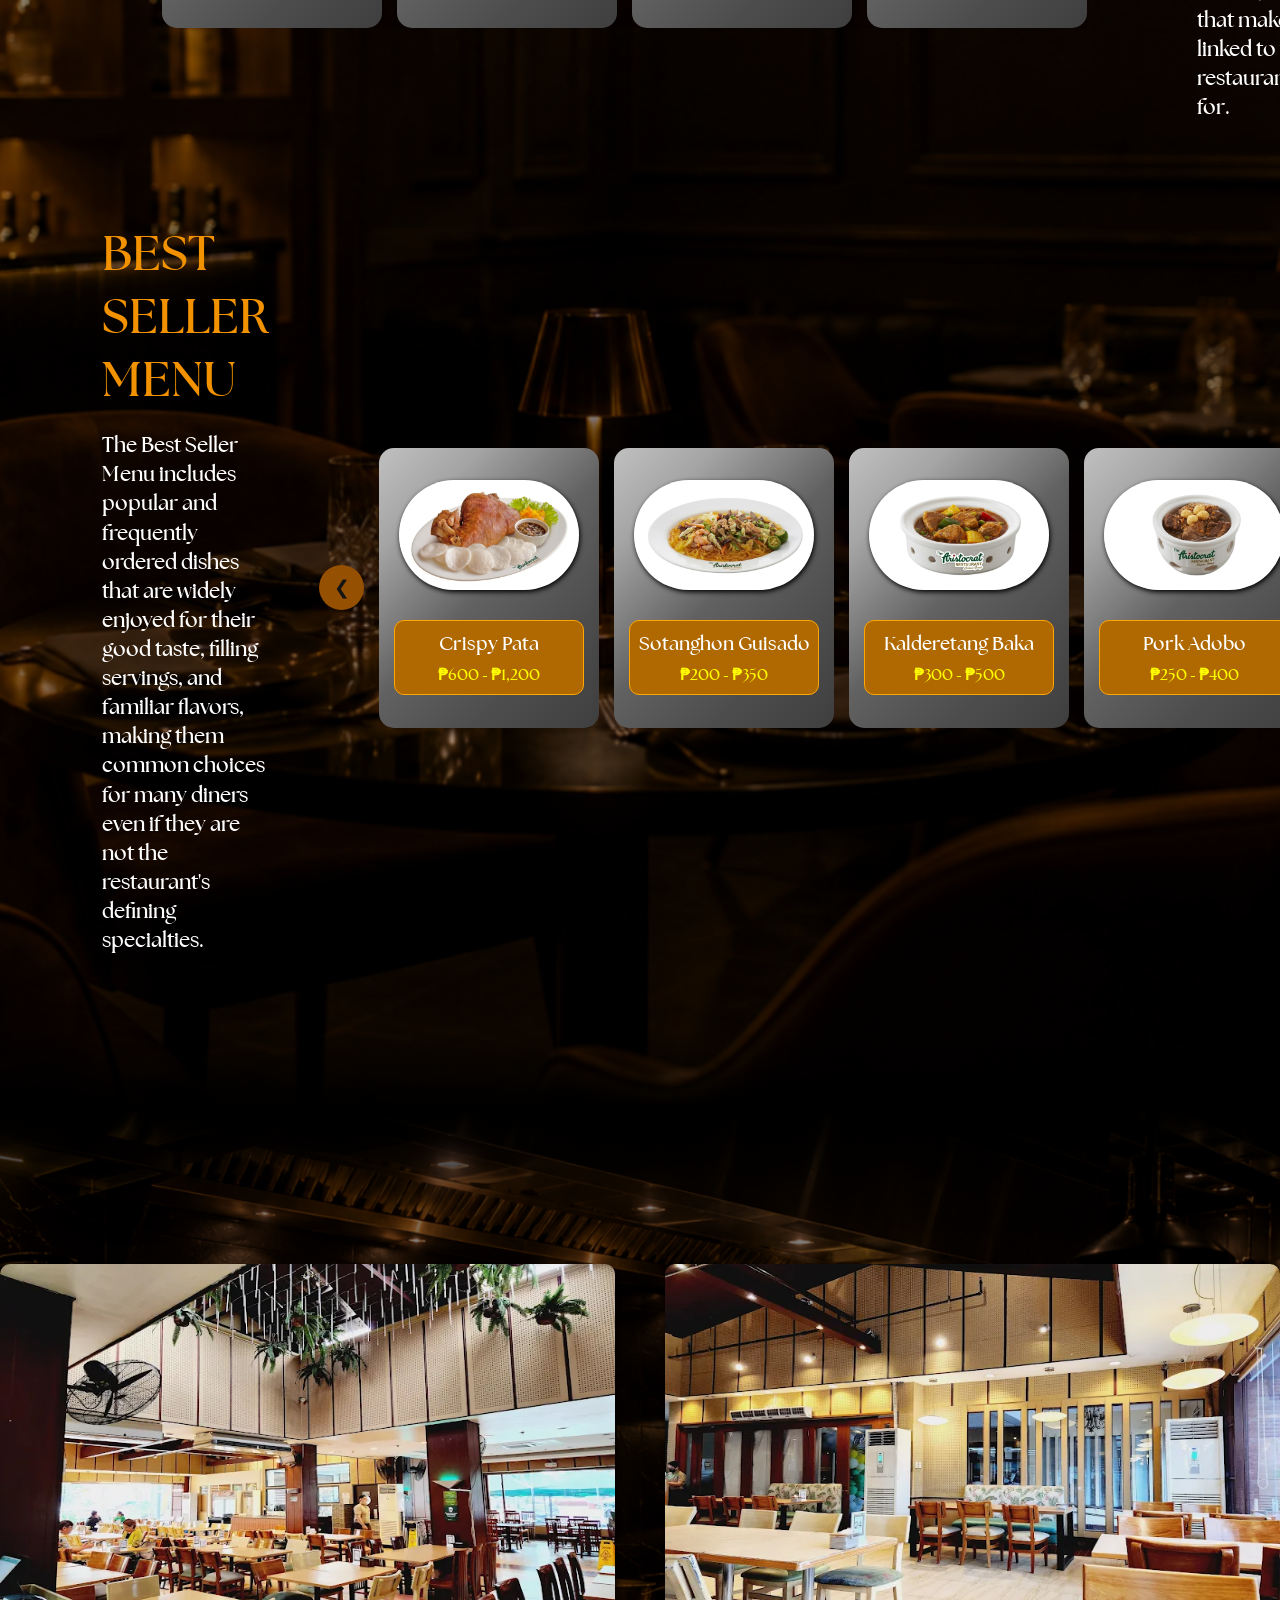
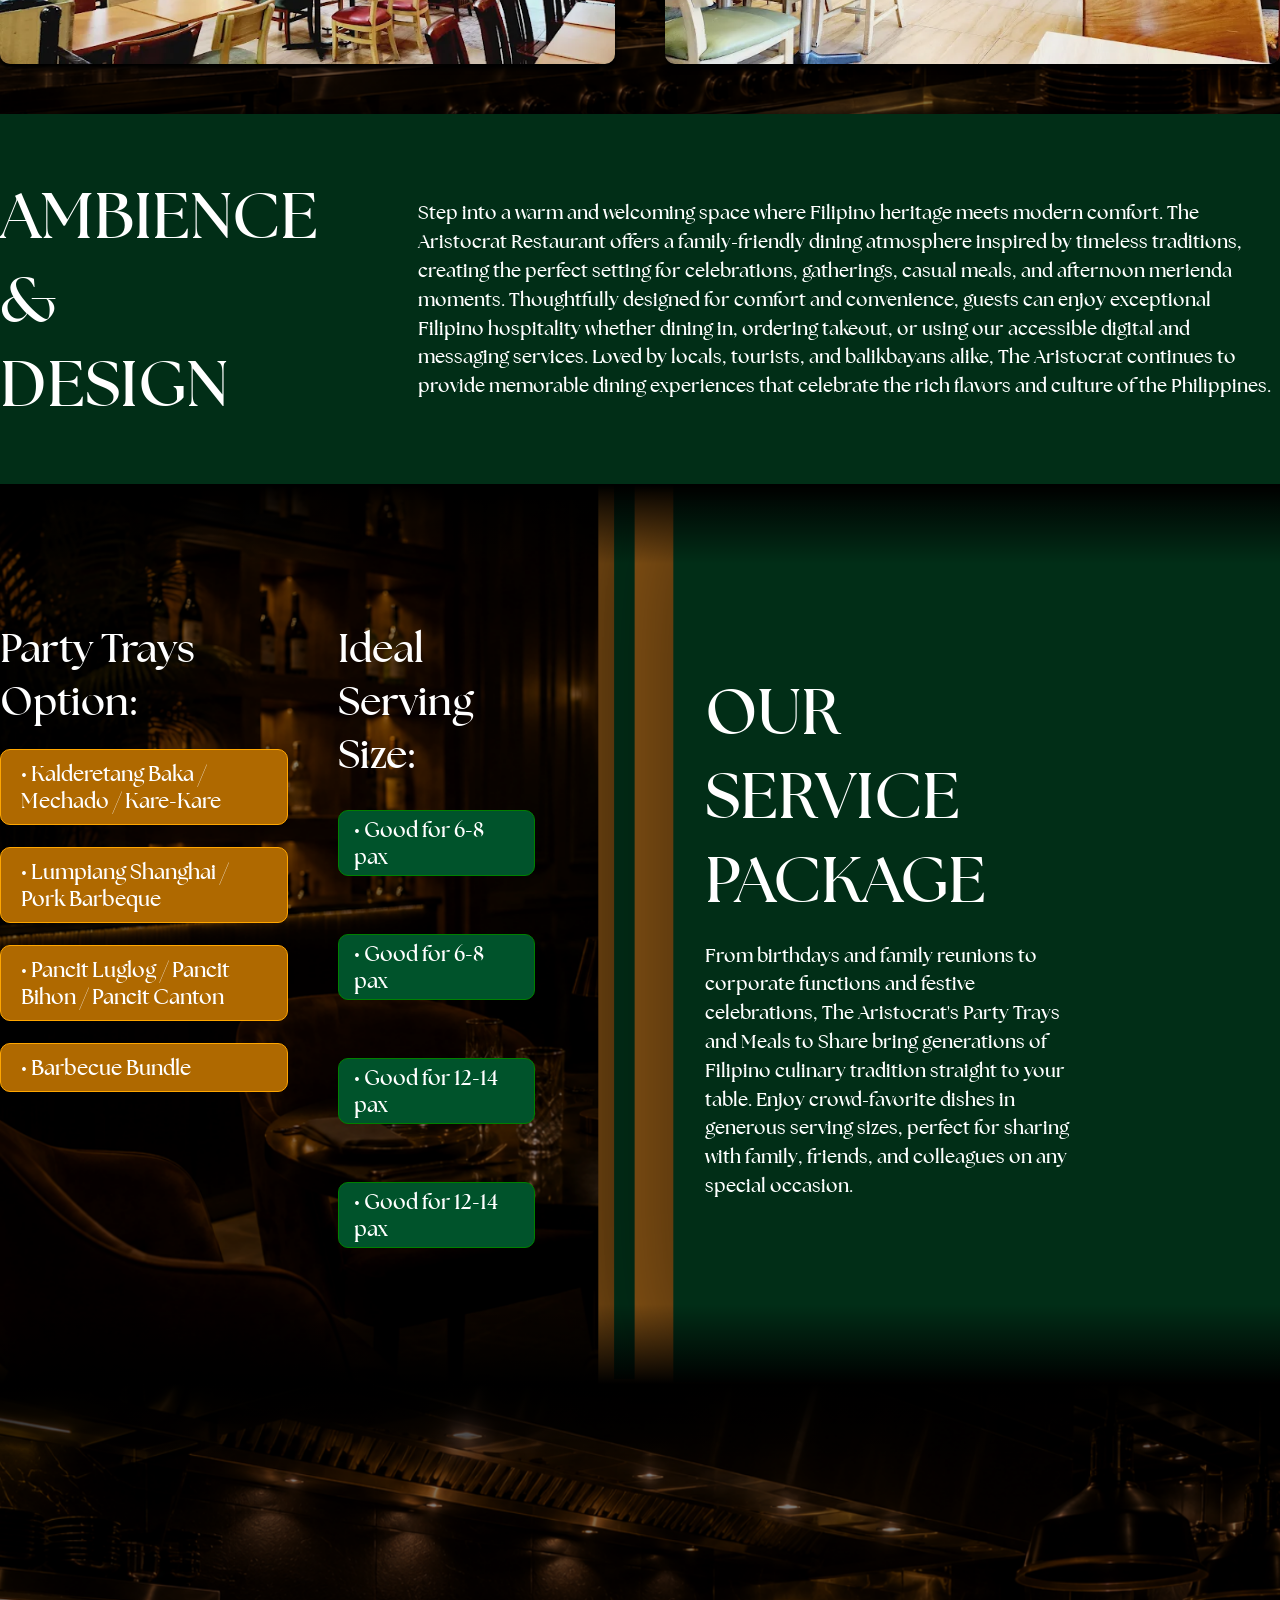
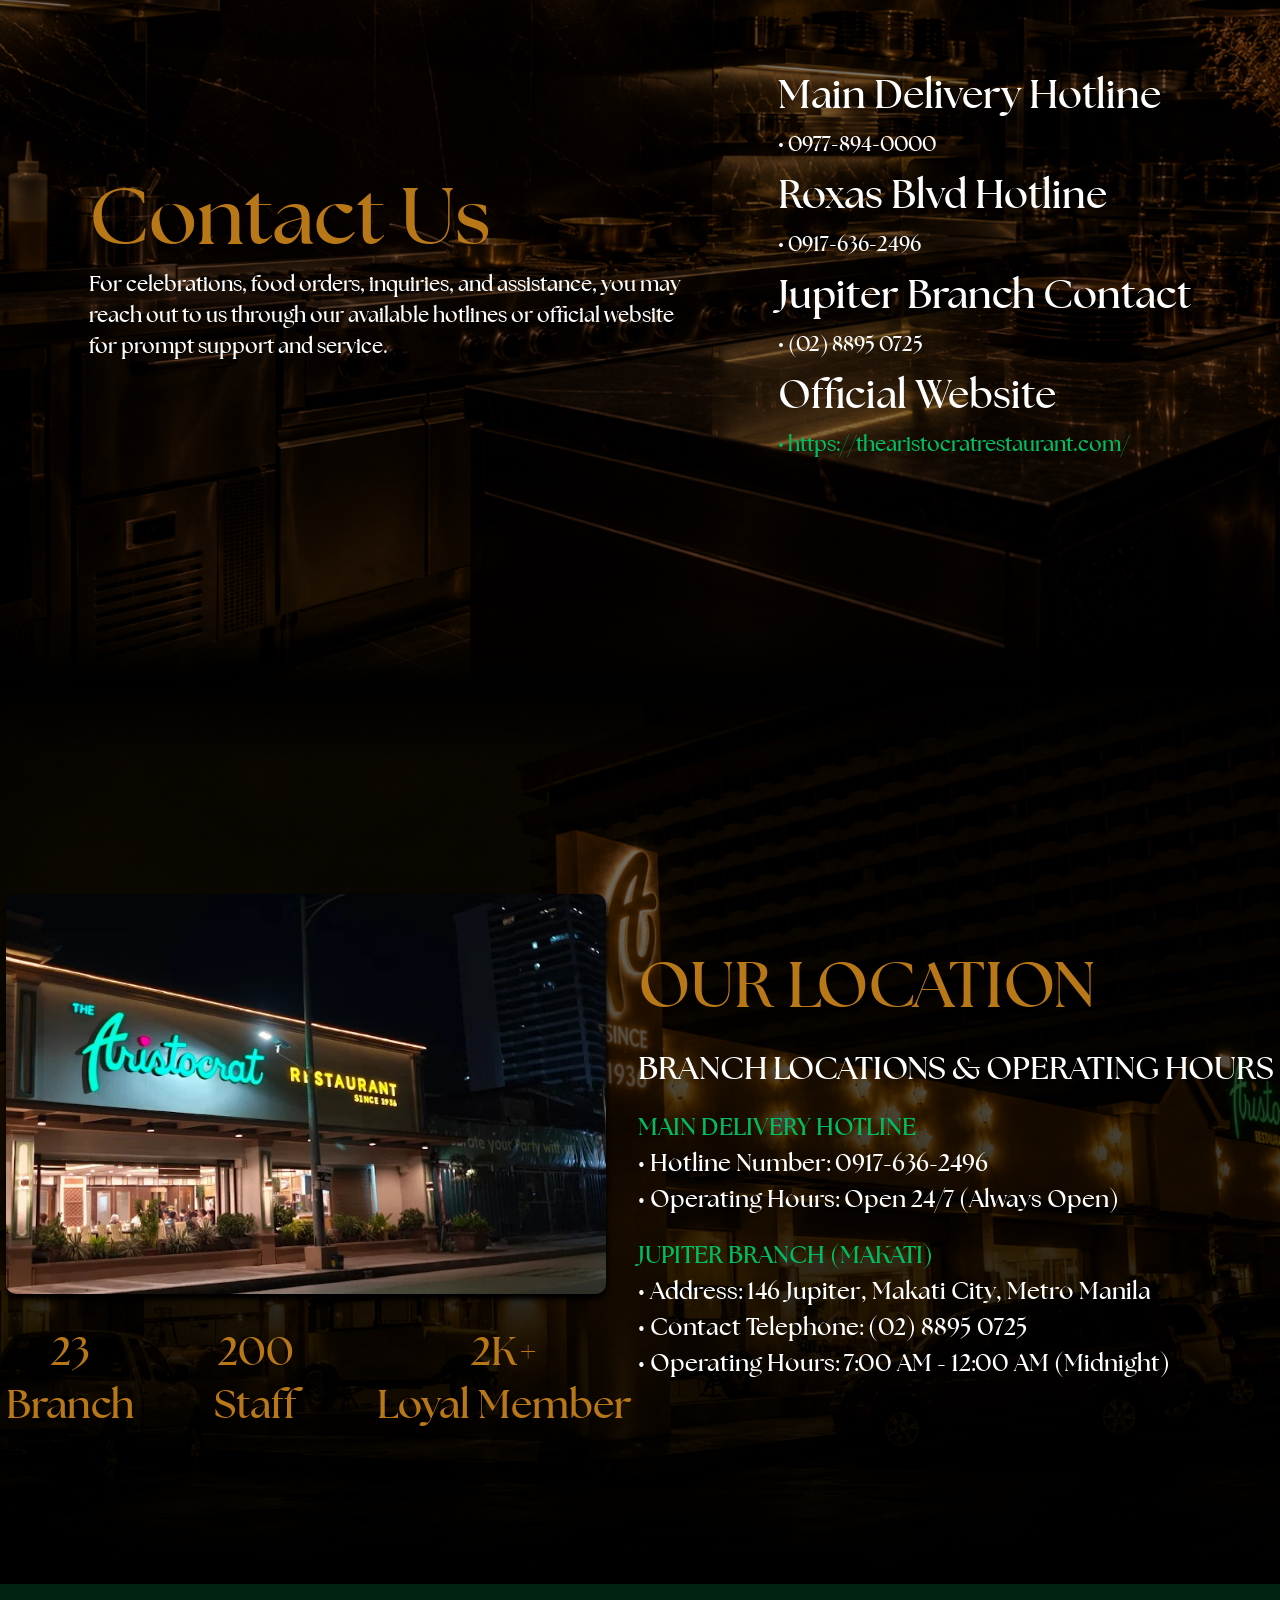
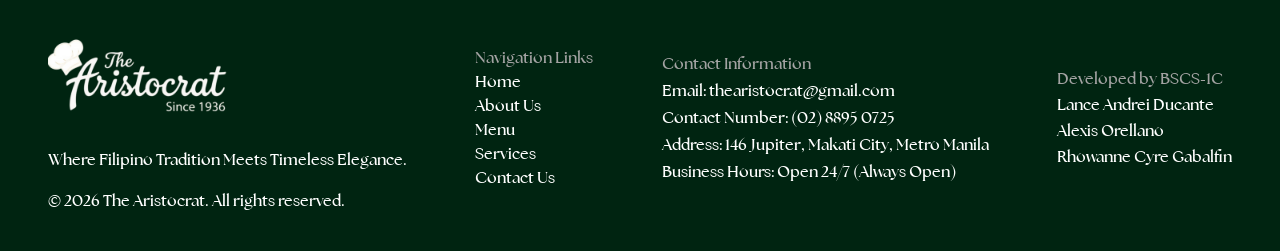
==== commit cf3ebcbb: "added footer, changed ambience design img and location img" ====
--- a/index.html
+++ b/index.html
@@ -36,7 +36,7 @@
           >
         </div>
       </div>
-      <p class="address">Roxas Blvd 432 San Andres St, Malate, Manila</p>
+      <p class="address">146 Jupiter, Makati City, Metro Manila</p>
     </section>
 
     <section class="about" id="about">
@@ -377,7 +377,7 @@
 
     <section class="location" id="contact">
       <div class="location-box1">
-        <img src="images/location-picture.jpg" alt="image/jpg" />
+        <img src="images/location.jpg" alt="image/jpg" />
         <div class="employee-details">
           <p>
             23 <br />
@@ -410,6 +410,39 @@
         </div>
       </div>
     </section>
+
+    <footer>
+      <div class="footer-title-container">
+        <div class="footer-logo">
+          <img src="images/logo.png" alt="image/logo" width="200px" />
+          <p>Where Filipino Tradition Meets Timeless Elegance.</p>
+        </div>
+        <p>&copy; 2026 The Aristocrat. All rights reserved.</p>
+      </div>
+      <div class="common-links">
+        <p class="footer-title">Navigation Links</p>
+        <a href="#home">Home</a>
+        <a href="#about">About Us</a>
+        <a href="#menu">Menu</a>
+        <a href="#services">Services</a>
+        <a href="#contact">Contact Us</a>
+      </div>
+
+      <div class="contact-info">
+        <p class="footer-title">Contact Information</p>
+        <p>Email: thearistocrat@gmail.com</p>
+        <p>Contact Number: (02) 8895 0725</p>
+        <p>Address: 146 Jupiter, Makati City, Metro Manila</p>
+        <p>Business Hours: Open 24/7 (Always Open)</p>
+      </div>
+
+      <div class="devs">
+        <p class="footer-title">Developed by BSCS-1C</p>
+        <p>Lance Andrei Ducante</p>
+        <p>Alexis Orellano</p>
+        <p>Rhowanne Cyre Gabalfin</p>
+      </div>
+    </footer>
     <script src="script.js"></script>
   </body>
 </html>
--- a/style.css
+++ b/style.css
@@ -703,6 +703,74 @@
   color: #00bd61;
 }
 
+/* Footer Style */
+footer {
+  background-color: #002411;
+  color: white;
+  display: flex;
+  justify-content: space-evenly;
+  flex-wrap: wrap;
+  padding: 40px 30px;
+  gap: 50px;
+}
+
+.footer-title-container {
+  display: flex;
+  flex-direction: column;
+  gap: 20px;
+}
+
+.media {
+  display: flex;
+  align-items: center;
+  gap: 10px;
+}
+
+.media img {
+  width: 20px;
+}
+
+.common-links {
+  display: flex;
+  flex-direction: column;
+  justify-content: center;
+  gap: 3px;
+}
+.common-links a {
+  color: white;
+  text-decoration: none;
+}
+.common-links a:hover {
+  text-decoration: underline;
+}
+
+.contact-info {
+  display: flex;
+  flex-direction: column;
+  justify-content: center;
+  gap: 6px;
+}
+
+.devs {
+  display: flex;
+  flex-direction: column;
+  justify-content: center;
+  gap: 5px;
+}
+
+.devs a {
+  color: white;
+  text-decoration: none;
+}
+
+.devs a:hover {
+  text-decoration: underline;
+}
+
+.footer-title {
+  color: rgb(163, 163, 163);
+}
+
 /* Between Sections Nlack Gradient Fades */
 section {
   position: relative;
